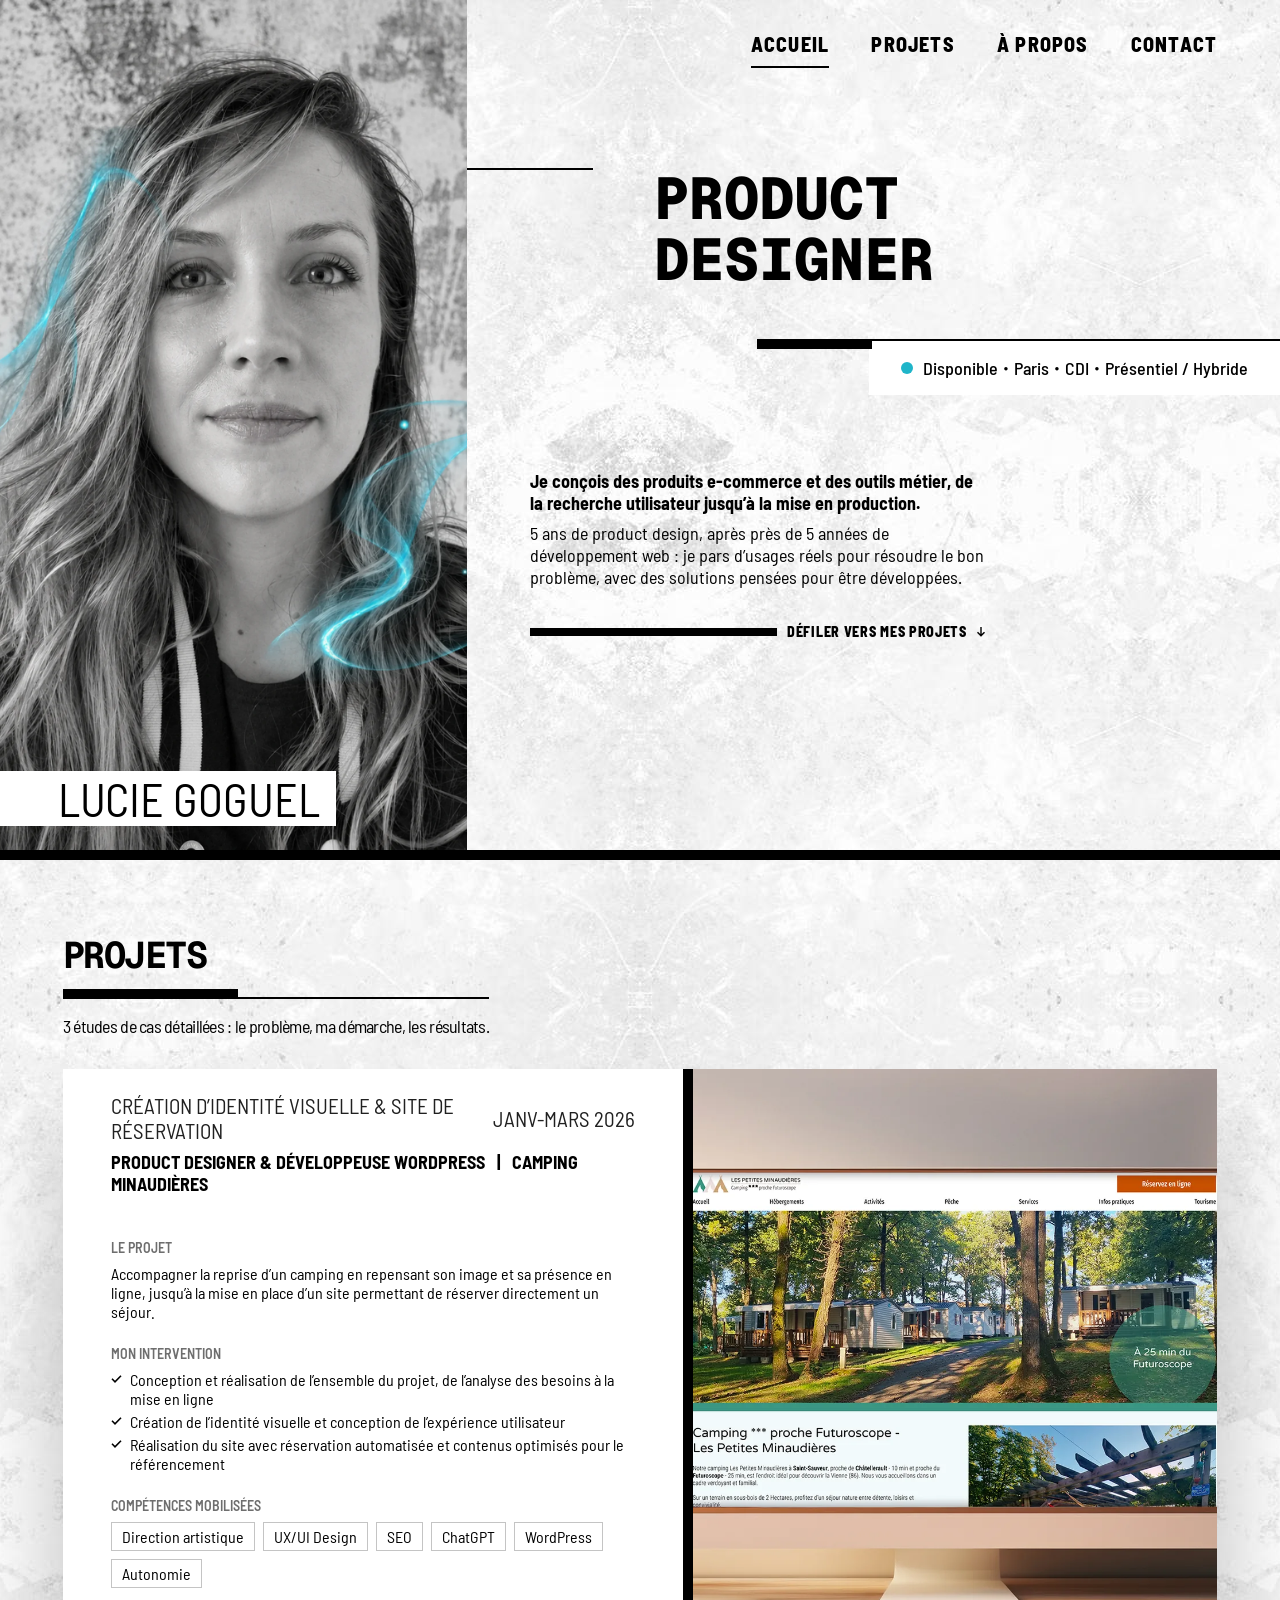
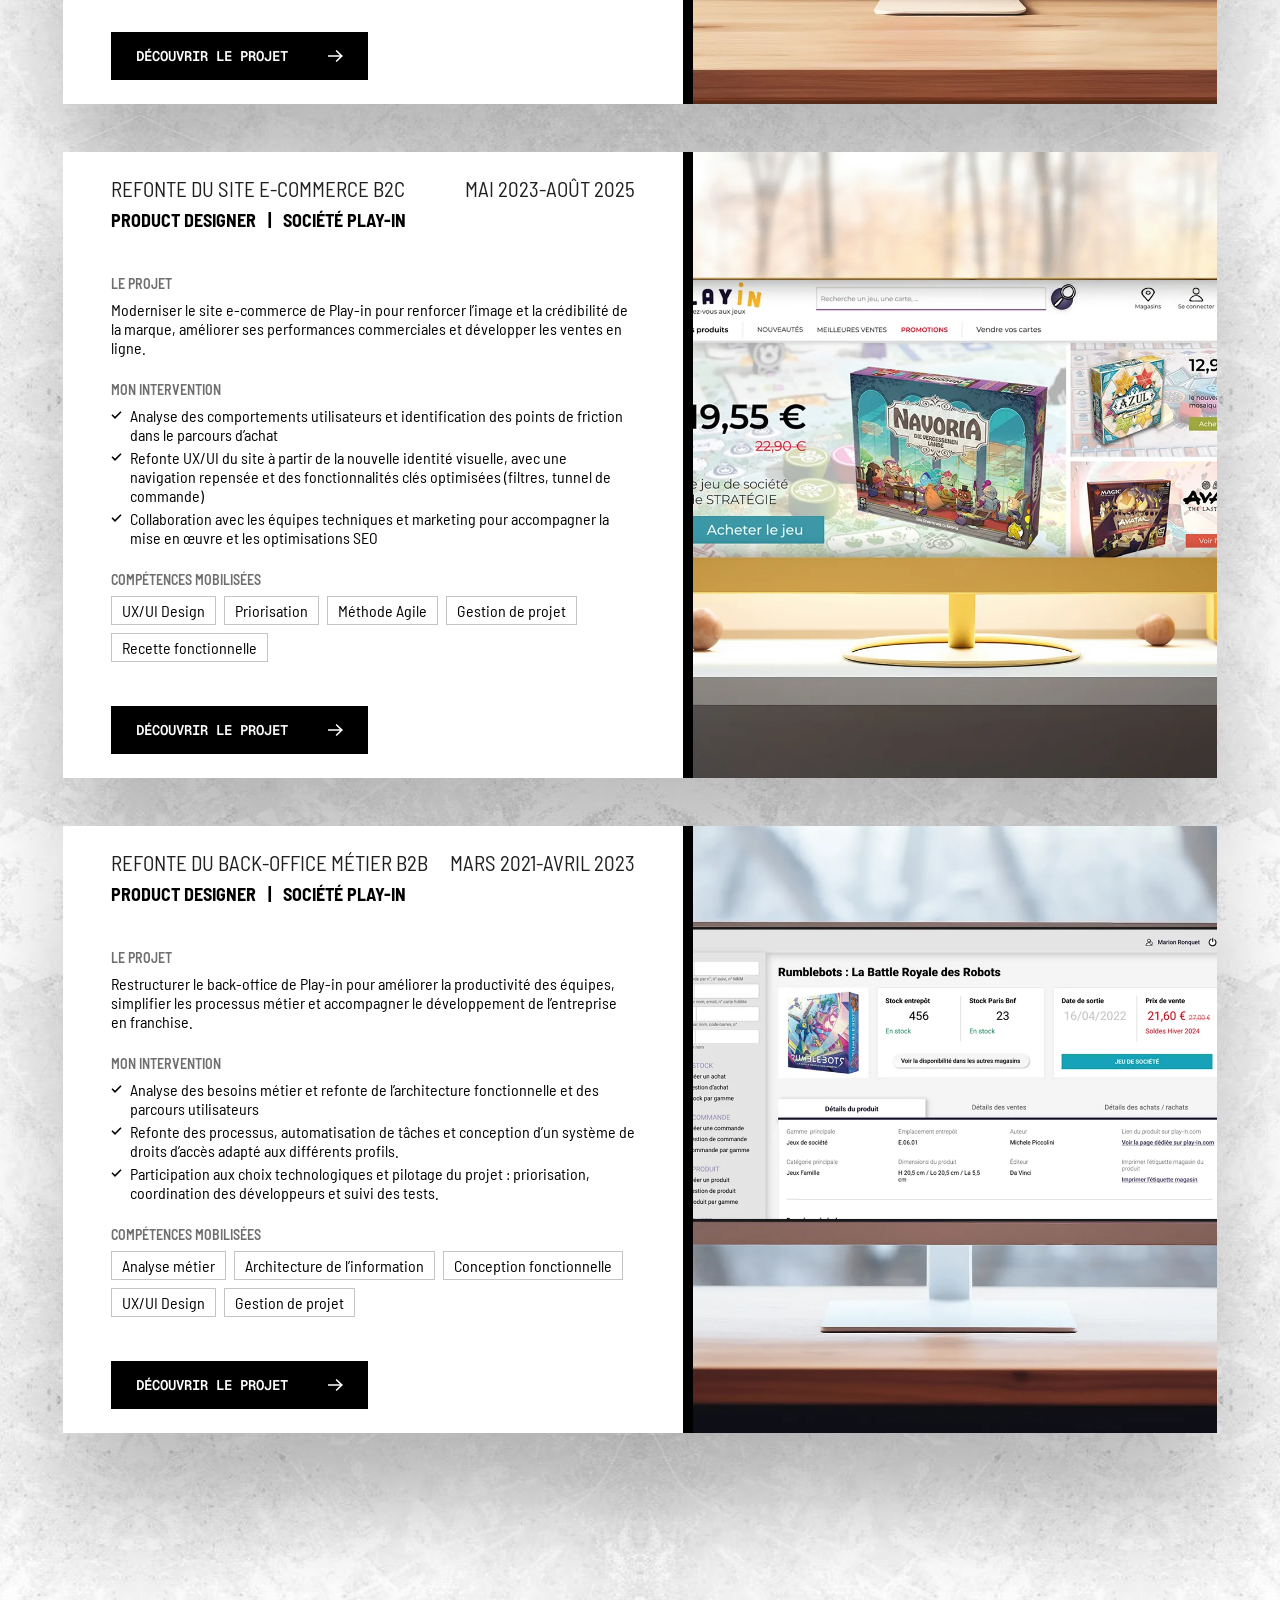
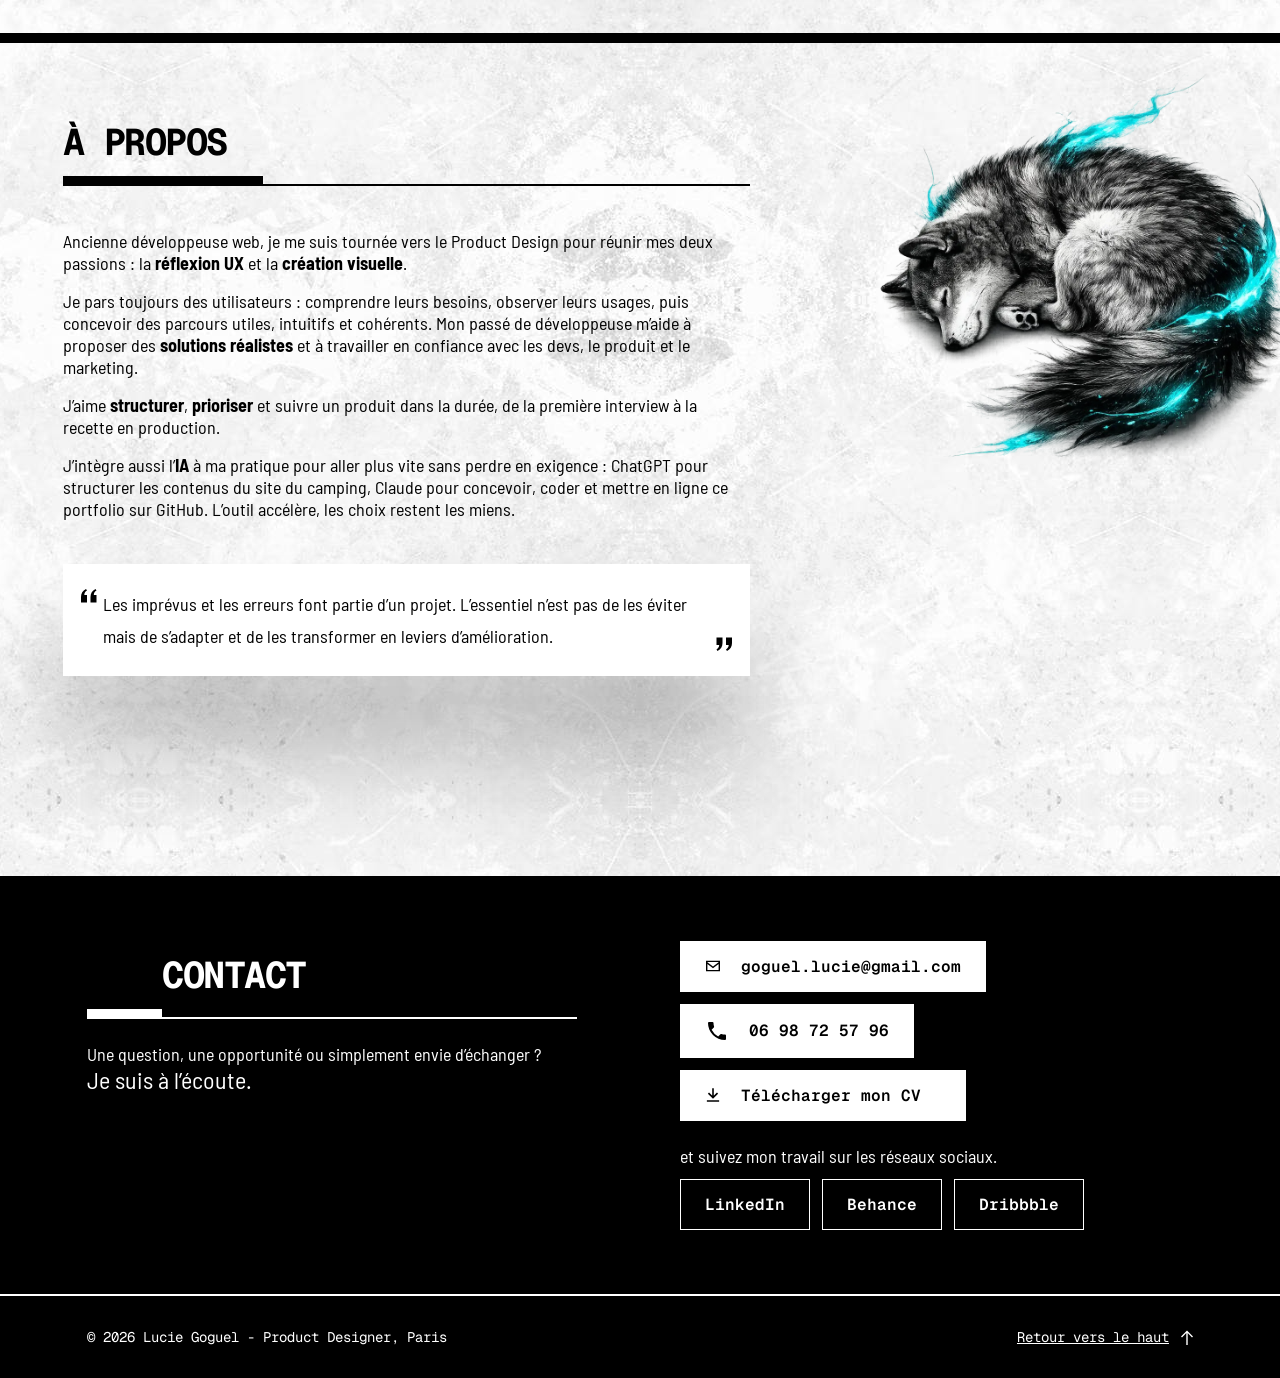
==== index.html @ 7067465a "Dates précises des projets Play-in Co-Authored-By: Claude Opus 5.5 <noreply@anthropic.com> Claude-Se" ====
<!doctype html>
<html lang="fr">
<head>
  <meta charset="utf-8">
  <meta name="viewport" content="width=device-width, initial-scale=1">
  <title>Lucie Goguel — Product Designer UX/UI à Paris</title>
  <meta name="description" content="Lucie Goguel, Product Designer à Paris : e-commerce et outils métier B2B, de la recherche utilisateur à la mise en production. Ancienne développeuse web.">
  <meta name="author" content="Lucie Goguel">
  <link rel="canonical" href="https://luciegoguel.github.io/portfolio/">

  <meta property="og:type" content="website">
  <meta property="og:locale" content="fr_FR">
  <meta property="og:url" content="https://luciegoguel.github.io/portfolio/">
  <meta property="og:title" content="Lucie Goguel — Product Designer">
  <meta property="og:description" content="E-commerce et outils métier B2B, de la recherche utilisateur à la mise en production.">
  <meta property="og:image" content="https://luciegoguel.github.io/portfolio/assets/img/og-image.jpg">
  <meta name="twitter:card" content="summary_large_image">

  <link rel="icon" href="assets/img/favicon.svg" type="image/svg+xml">
  <link rel="preconnect" href="https://fonts.googleapis.com">
  <link rel="preconnect" href="https://fonts.gstatic.com" crossorigin>
  <link rel="stylesheet" href="https://fonts.googleapis.com/css2?family=Barlow+Semi+Condensed:wght@400;500;600;700;800&family=Geist+Mono:wght@400;600;700;800&display=swap">
  <link rel="stylesheet" href="assets/css/style.css">
</head>
<body>
  <a class="skip-link" href="#projets">Aller aux projets</a>

  <!-- ===================== PARTIE I : PRÉSENTATION ===================== -->
  <header class="hero" id="accueil">
    <figure class="hero__photo">
      <img src="assets/img/lucie-goguel.webp" alt="Portrait de Lucie Goguel" width="1347" height="2048" fetchpriority="high">
      <p class="hero__name" aria-hidden="true">Lucie Goguel</p>
    </figure>

    <div class="hero__content">
      <nav class="nav" aria-label="Navigation principale">
        <ul>
          <li><a href="#accueil" aria-current="page">Accueil</a></li>
          <li><a href="#projets">Projets</a></li>
          <li><a href="#a-propos">À propos</a></li>
          <li><a href="#contact">Contact</a></li>
        </ul>
      </nav>

      <div class="hero__title">
        <h1><span class="sr-only">Lucie Goguel, </span>Product<br>Designer</h1>
      </div>

      <div class="hero__hiring">
        <div class="hero__hiring-rule" aria-hidden="true"></div>
        <p class="status-tag">
          <span class="dot" aria-hidden="true"></span>Disponible
          <span class="sep" aria-hidden="true">●</span>Paris
          <span class="sep" aria-hidden="true">●</span>CDI
          <span class="sep" aria-hidden="true">●</span>Présentiel / Hybride
        </p>
      </div>

      <div class="hero__intro">
        <div class="hero__text">
          <p class="hero__lead">Je conçois des produits e-commerce et des outils métier, de la recherche utilisateur jusqu’à la mise en production.</p>
          <p>5 ans de product design, après près de 5 années de développement web : je pars d’usages réels pour résoudre le bon problème, avec des solutions pensées pour être développées.</p>
        </div>
        <a class="scroll-cue" href="#projets">Défiler vers mes projets
          <svg aria-hidden="true" width="8" height="10" viewBox="0 0 8 10" fill="currentColor"><path d="M3.3 0h1.4v7.1L7 4.8 8 5.8 4 9.8 0 5.8l1-1 2.3 2.3z"/></svg>
        </a>
      </div>
    </div>
  </header>

  <main>
    <!-- ===================== PARTIE II : PROJETS ===================== -->
    <section class="projects" id="projets" aria-labelledby="projets-titre">
      <div class="projects__head">
        <div class="section-head">
          <h2 class="section-title" id="projets-titre">Projets</h2>
        </div>
        <p class="projects__intro">3 études de cas détaillées : le problème, ma démarche, les résultats.</p>
      </div>

      <ul class="projects__list">
        <!-- Projet 01 -->
        <li>
          <article class="card" aria-labelledby="p1-titre">
            <div class="card__body">
              <div class="card__titles">
                <div class="card__titlerow">
                  <h3 class="card__title" id="p1-titre">Création d’identité visuelle &amp; site de réservation</h3>
                  <p class="card__date">Janv-Mars 2026</p>
                </div>
                <p class="card__role"><span>Product Designer &amp; Développeuse WordPress</span><span class="sep" aria-hidden="true">   |   </span><span>Camping Minaudières</span></p>
              </div>

              <div class="card__list">
                <div class="card__group">
                  <p class="card__label">Le projet</p>
                  <p>Accompagner la reprise d’un camping en repensant son image et sa présence en ligne, jusqu’à la mise en place d’un site permettant de réserver directement un séjour.</p>
                </div>
                <div class="card__group">
                  <p class="card__label">Mon intervention</p>
                  <ul class="checklist">
                    <li><svg aria-hidden="true" viewBox="0 0 11 8" fill="none" stroke="currentColor" stroke-width="1.6"><path d="M1 3.8 4 6.8 10 .8"/></svg>Conception et réalisation de l’ensemble du projet, de l’analyse des besoins à la mise en ligne</li>
                    <li><svg aria-hidden="true" viewBox="0 0 11 8" fill="none" stroke="currentColor" stroke-width="1.6"><path d="M1 3.8 4 6.8 10 .8"/></svg>Création de l’identité visuelle et conception de l’expérience utilisateur</li>
                    <li><svg aria-hidden="true" viewBox="0 0 11 8" fill="none" stroke="currentColor" stroke-width="1.6"><path d="M1 3.8 4 6.8 10 .8"/></svg>Réalisation du site avec réservation automatisée et contenus optimisés pour le référencement</li>
                  </ul>
                </div>
                <div class="card__group">
                  <p class="card__label">Compétences mobilisées</p>
                  <ul class="tags">
                    <li>Direction artistique</li><li>UX/UI Design</li><li>SEO</li><li>ChatGPT</li><li>WordPress</li><li>Autonomie</li>
                  </ul>
                </div>
              </div>

              <a class="btn btn--dark" href="projets/camping-minaudieres/">
                Découvrir le projet<span class="sr-only"> : site de réservation du Camping Minaudières</span>
                <svg aria-hidden="true" width="15" height="12" viewBox="0 0 15 12" fill="currentColor"><path d="M8.6 0 7.6 1l4.3 4.3H0v1.4h11.9L7.6 11l1 1 6.4-6z"/></svg>
              </a>
            </div>
            <figure class="card__media">
              <img src="assets/img/camping-minaudieres.webp" alt="Page d’accueil du site du Camping Les Petites Minaudières affichée sur un écran d’ordinateur" width="1920" height="1107" loading="lazy">
            </figure>
          </article>
        </li>

        <!-- Projet 02 -->
        <li>
          <article class="card" aria-labelledby="p2-titre">
            <div class="card__body">
              <div class="card__titles">
                <div class="card__titlerow">
                  <h3 class="card__title" id="p2-titre">Refonte du site e-commerce B2C</h3>
                  <p class="card__date">Mai 2023-Août 2025</p>
                </div>
                <p class="card__role"><span>Product Designer</span><span class="sep" aria-hidden="true">   |   </span><span>Société Play-in</span></p>
              </div>

              <div class="card__list">
                <div class="card__group">
                  <p class="card__label">Le projet</p>
                  <p>Moderniser le site e-commerce de Play-in pour renforcer l’image et la crédibilité de la marque, améliorer ses performances commerciales et développer les ventes en ligne.</p>
                </div>
                <div class="card__group">
                  <p class="card__label">Mon intervention</p>
                  <ul class="checklist">
                    <li><svg aria-hidden="true" viewBox="0 0 11 8" fill="none" stroke="currentColor" stroke-width="1.6"><path d="M1 3.8 4 6.8 10 .8"/></svg>Analyse des comportements utilisateurs et identification des points de friction dans le parcours d’achat</li>
                    <li><svg aria-hidden="true" viewBox="0 0 11 8" fill="none" stroke="currentColor" stroke-width="1.6"><path d="M1 3.8 4 6.8 10 .8"/></svg>Refonte UX/UI du site à partir de la nouvelle identité visuelle, avec une navigation repensée et des fonctionnalités clés optimisées (filtres, tunnel de commande)</li>
                    <li><svg aria-hidden="true" viewBox="0 0 11 8" fill="none" stroke="currentColor" stroke-width="1.6"><path d="M1 3.8 4 6.8 10 .8"/></svg>Collaboration avec les équipes techniques et marketing pour accompagner la mise en œuvre et les optimisations SEO</li>
                  </ul>
                </div>
                <div class="card__group">
                  <p class="card__label">Compétences mobilisées</p>
                  <ul class="tags">
                    <li>UX/UI Design</li><li>Priorisation</li><li>Méthode Agile</li><li>Gestion de projet</li><li>Recette fonctionnelle</li>
                  </ul>
                </div>
              </div>

              <a class="btn btn--dark" href="projets/refonte-site-e-commerce-play-in/">
                Découvrir le projet<span class="sr-only"> : refonte du site e-commerce Play-in</span>
                <svg aria-hidden="true" width="15" height="12" viewBox="0 0 15 12" fill="currentColor"><path d="M8.6 0 7.6 1l4.3 4.3H0v1.4h11.9L7.6 11l1 1 6.4-6z"/></svg>
              </a>
            </div>
            <figure class="card__media">
              <img src="assets/img/play-in-ecommerce.webp" alt="Page d’accueil du site e-commerce Play-in affichée sur un écran d’ordinateur" width="1920" height="1107" loading="lazy">
            </figure>
          </article>
        </li>

        <!-- Projet 03 -->
        <li>
          <article class="card" aria-labelledby="p3-titre">
            <div class="card__body">
              <div class="card__titles">
                <div class="card__titlerow">
                  <h3 class="card__title" id="p3-titre">Refonte du back-office métier B2B</h3>
                  <p class="card__date">Mars 2021-Avril 2023</p>
                </div>
                <p class="card__role"><span>Product Designer</span><span class="sep" aria-hidden="true">   |   </span><span>Société Play-in</span></p>
              </div>

              <div class="card__list">
                <div class="card__group">
                  <p class="card__label">Le projet</p>
                  <p>Restructurer le back-office de Play-in pour améliorer la productivité des équipes, simplifier les processus métier et accompagner le développement de l’entreprise en franchise.</p>
                </div>
                <div class="card__group">
                  <p class="card__label">Mon intervention</p>
                  <ul class="checklist">
                    <li><svg aria-hidden="true" viewBox="0 0 11 8" fill="none" stroke="currentColor" stroke-width="1.6"><path d="M1 3.8 4 6.8 10 .8"/></svg>Analyse des besoins métier et refonte de l’architecture fonctionnelle et des parcours utilisateurs</li>
                    <li><svg aria-hidden="true" viewBox="0 0 11 8" fill="none" stroke="currentColor" stroke-width="1.6"><path d="M1 3.8 4 6.8 10 .8"/></svg>Refonte des processus, automatisation de tâches et conception d’un système de droits d’accès adapté aux différents profils.</li>
                    <li><svg aria-hidden="true" viewBox="0 0 11 8" fill="none" stroke="currentColor" stroke-width="1.6"><path d="M1 3.8 4 6.8 10 .8"/></svg>Participation aux choix technologiques et pilotage du projet : priorisation, coordination des développeurs et suivi des tests.</li>
                  </ul>
                </div>
                <div class="card__group">
                  <p class="card__label">Compétences mobilisées</p>
                  <ul class="tags">
                    <li>Analyse métier</li><li>Architecture de l’information</li><li>Conception fonctionnelle</li><li>UX/UI Design</li><li>Gestion de projet</li>
                  </ul>
                </div>
              </div>

              <a class="btn btn--dark" href="projets/refonte-back-office-play-in/">
                Découvrir le projet<span class="sr-only"> : refonte du back-office Play-in</span>
                <svg aria-hidden="true" width="15" height="12" viewBox="0 0 15 12" fill="currentColor"><path d="M8.6 0 7.6 1l4.3 4.3H0v1.4h11.9L7.6 11l1 1 6.4-6z"/></svg>
              </a>
            </div>
            <figure class="card__media">
              <img src="assets/img/play-in-back-office.webp" alt="Fiche produit du back-office Play-in affichée sur un écran d’ordinateur" width="1920" height="1107" loading="lazy">
            </figure>
          </article>
        </li>
      </ul>
    </section>

    <!-- ===================== PARTIE III : À PROPOS ===================== -->
    <section class="about" id="a-propos" aria-labelledby="apropos-titre">
      <div class="about__left">
        <div class="section-head">
          <h2 class="section-title" id="apropos-titre">À propos</h2>
        </div>
        <div class="about__body">
          <div class="about__texts">
            <p>Ancienne développeuse web, je me suis tournée vers le Product Design pour réunir mes deux passions : la <strong>réflexion UX</strong> et la <strong>création visuelle</strong>.</p>
            <p>Je pars toujours des utilisateurs : comprendre leurs besoins, observer leurs usages, puis concevoir des parcours utiles, intuitifs et cohérents. Mon passé de développeuse m’aide à proposer des <strong>solutions réalistes</strong> et à travailler en confiance avec les devs, le produit et le marketing.</p>
            <p>J’aime <strong>structurer</strong>, <strong>prioriser</strong> et suivre un produit dans la durée, de la première interview à la recette en production.</p>
            <p>J’intègre aussi l’<strong>IA</strong> à ma pratique pour aller plus vite sans perdre en exigence : ChatGPT pour structurer les contenus du site du camping, Claude pour concevoir, coder et mettre en ligne ce portfolio sur GitHub. L’outil accélère, les choix restent les miens.</p>
          </div>
          <blockquote class="quote">
            <svg class="q-open" aria-hidden="true" viewBox="0 0 20 20" fill="currentColor"><path d="M2 16.5V11c0-3.6 1.6-6.3 5-8l1 1.6C6.3 5.6 5.4 7 5.3 9H8v7.5zm9.5 0V11c0-3.6 1.6-6.3 5-8l1 1.6c-1.7 1-2.6 2.4-2.7 4.4h2.7v7.5z"/></svg>
            <p>Les imprévus et les erreurs font partie d’un projet. L’essentiel n’est pas de les éviter mais de s’adapter et de les transformer en leviers d’amélioration.</p>
            <svg class="q-close" aria-hidden="true" viewBox="0 0 20 20" fill="currentColor"><path d="M18 3.5V9c0 3.6-1.6 6.3-5 8l-1-1.6c1.7-1 2.6-2.4 2.7-4.4H12V3.5zm-9.5 0V9c0 3.6-1.6 6.3-5 8l-1-1.6C4.2 14.4 5.1 13 5.2 11H2.5V3.5z"/></svg>
          </blockquote>
        </div>
      </div>
      <figure class="about__wolf">
        <picture>
          <source media="(max-width: 1023px)" srcset="assets/img/loup-entier.webp" width="1226" height="1022">
          <img src="assets/img/loup.webp" alt="" width="856" height="936" loading="lazy">
        </picture>
      </figure>
    </section>

    <!-- ===================== PARTIE IV : CONTACT ===================== -->
    <section class="contact" id="contact" aria-labelledby="contact-titre">
      <div class="contact__left">
        <div class="section-head">
          <h2 class="section-title" id="contact-titre">Contact</h2>
        </div>
        <div>
          <p>Une question, une opportunité ou simplement envie d’échanger ?</p>
          <p class="contact__text-big">Je suis à l’écoute.</p>
        </div>
      </div>
      <div class="contact__right">
        <div class="contact__buttons">
          <a class="btn btn--light" href="mailto:goguel.lucie@gmail.com">
            <svg aria-hidden="true" width="16" height="16" viewBox="0 0 24 24" fill="currentColor"><path d="M1.5 4h21v16h-21zm2.1 2v.4l8.4 6.4 8.4-6.4V6zm16.8 3L12 15.4 3.6 9V18h16.8z"/></svg>
            goguel.lucie@gmail.com
          </a>
          <a class="btn btn--light" href="tel:+33698725796">
            <svg aria-hidden="true" width="24" height="24" viewBox="0 0 24 24" fill="currentColor"><path d="M6.6 10.8a15.2 15.2 0 0 0 6.6 6.6l2.2-2.2a1 1 0 0 1 1-.25c1.1.37 2.3.57 3.6.57a1 1 0 0 1 1 1V20a1 1 0 0 1-1 1A17 17 0 0 1 3 4a1 1 0 0 1 1-1h3.5a1 1 0 0 1 1 1c0 1.3.2 2.5.57 3.6a1 1 0 0 1-.25 1l-2.2 2.2z"/></svg>
            06 98 72 57 96
          </a>
          <a class="btn btn--light" href="cv/CV_Lucie_Goguel_-_Product_Designer.pdf" download>
            <svg aria-hidden="true" width="16" height="16" viewBox="0 0 24 24" fill="none" stroke="currentColor" stroke-width="2.4" stroke-linecap="square"><path d="M12 3v12M6 10l6 6 6-6M4 21h16"/></svg>
            Télécharger mon CV<span class="sr-only"> (PDF, 2 Mo)</span>
          </a>
        </div>
        <div class="contact__social-group">
          <p>et suivez mon travail sur les réseaux sociaux.</p>
          <ul class="contact__social">
            <li><a class="btn btn--outline" href="https://www.linkedin.com/in/lucie-goguel/" rel="noopener" target="_blank">LinkedIn<span class="sr-only"> (nouvel onglet)</span></a></li>
            <li><a class="btn btn--outline" href="https://www.behance.net/goguel-lucie" rel="noopener" target="_blank">Behance<span class="sr-only"> (nouvel onglet)</span></a></li>
            <li><a class="btn btn--outline" href="https://dribbble.com/Bulleet_" rel="noopener" target="_blank">Dribbble<span class="sr-only"> (nouvel onglet)</span></a></li>
          </ul>
        </div>
      </div>
    </section>
  </main>

  <!-- ===================== PARTIE V : FOOTER ===================== -->
  <footer class="footer">
    <p>© 2026 Lucie Goguel - Product Designer, Paris</p>
    <a href="#accueil">Retour vers le haut
      <svg aria-hidden="true" width="12" height="15" viewBox="0 0 12 15" fill="currentColor"><path d="M0 6.4 1 7.4l4.3-4.3V15h1.4V3.1L11 7.4l1-1L6 .4z"/></svg>
    </a>
  </footer>
  <script>
    // Arrivée avec une ancre (#projets, #contact…) : on se repositionne une fois
    // les polices et les images chargées, car elles décalent la page.
    (function () {
      if (!location.hash) return;
      function go() {
        var el = document.getElementById(decodeURIComponent(location.hash.slice(1)));
        if (el) el.scrollIntoView({ behavior: 'instant', block: 'start' });
      }
      if ('scrollRestoration' in history) history.scrollRestoration = 'manual';
      window.addEventListener('load', function () {
        (document.fonts && document.fonts.ready ? document.fonts.ready : Promise.resolve()).then(function () {
          requestAnimationFrame(go);
        });
      });
    })();
  </script>
</body>
</html>
---- assets/css/style.css ----
/* ==========================================================
   Lucie Goguel — Portfolio
   Valeurs reprises de la maquette Figma (frame « Portfolio », 1535 px)
   Polices : Geist Mono (titres, boutons) · Barlow Semi Condensed (texte)
   ========================================================== */

:root {
  --black: #000;
  --white: #fff;
  --ink: #000;
  --title-grey: #202020;
  --label-grey: #6e6e6e;   /* maquette : #8c8c8c, assombri pour un contraste AA */
  --tag-border: #c4c4c4;
  --cyan: #1fb5c9;
  --mono: "Geist Mono", ui-monospace, SFMono-Regular, Menlo, monospace;
  --sans: "Barlow Semi Condensed", "Arial Narrow", Arial, sans-serif;
  --side: clamp(20px, 6.8vw, 104px);   /* marges latérales 104 px */
  --pad: clamp(20px, 4.9vw, 75px);     /* marges intérieures 75 px */
  --shadow: drop-shadow(0 75px 50px rgba(0, 0, 0, 0.25));
}

*, *::before, *::after { box-sizing: border-box; }
html { scroll-behavior: smooth; }
@media (prefers-reduced-motion: reduce) {
  html { scroll-behavior: auto; }
  *, *::before, *::after { transition: none !important; animation: none !important; }
}

body {
  margin: 0;
  font-family: var(--sans);
  font-size: 18px;
  line-height: normal;
  color: var(--ink);
  background: #ececec url("../img/texture.jpg") repeat center top / 1000px auto;
  -webkit-font-smoothing: antialiased;
}
img { max-width: 100%; height: auto; display: block; }
a { color: inherit; }
p, h1, h2, h3, ul, figure, blockquote { margin: 0; }
ul { padding: 0; list-style: none; }

:focus-visible { outline: 3px solid var(--cyan); outline-offset: 3px; }
.sr-only {
  position: absolute; width: 1px; height: 1px; padding: 0; margin: -1px;
  overflow: hidden; clip: rect(0 0 0 0); white-space: nowrap; border: 0;
}
.skip-link {
  position: absolute; left: 16px; top: -100px; z-index: 100;
  background: var(--black); color: var(--white); padding: 12px 18px;
  font-family: var(--mono); font-weight: 600; text-decoration: none;
}
.skip-link:focus { top: 16px; }

/* ---------- Titre de section : texte + filet 8 px + bordure 2 px ---------- */
.section-head { display: flex; flex-direction: column; gap: 10px; border-bottom: 2px solid currentColor; }
.section-title {
  font-family: var(--mono); font-weight: 700; font-size: clamp(32px, 2.9vw, 44px);
  letter-spacing: -0.04em; line-height: normal; text-transform: uppercase;
}
.section-head::after { content: ""; display: block; height: 8px; width: var(--bar, 175px); background: currentColor; }

/* ---------- Boutons ---------- */
.btn {
  display: inline-flex; align-items: center; justify-content: center; gap: 20px;
  padding: 14px 24px; min-height: 44px;
  font-family: var(--mono); font-weight: 600; font-size: 14px; line-height: normal;
  text-decoration: none; text-transform: uppercase;
  border: 1px solid var(--black);
  transition: background-color .2s ease, color .2s ease;
}
.btn svg { flex: none; }
.btn--dark { background: var(--black); color: var(--white); }
.btn--dark:hover { background: var(--white); color: var(--black); }
.btn--light { background: var(--white); color: var(--black); border-color: var(--white); font-size: 16px; text-transform: none; }
.btn--light:hover { background: var(--black); color: var(--white); }
.btn--outline { background: var(--black); color: var(--white); border-color: var(--white); font-size: 16px; text-transform: none; }
.btn--outline:hover { background: var(--white); color: var(--black); }

/* ==========================================================
   PARTIE I : PRÉSENTATION
   ========================================================== */
.hero { display: flex; border-bottom: 10px solid var(--black); }

.hero__photo {
  position: relative; flex: none;
  width: clamp(300px, 36.5vw, 560px); min-height: 850px;
  display: flex; flex-direction: column; justify-content: flex-end; padding-bottom: 24px;
  overflow: hidden; background: #222;
}
.hero__photo img { position: absolute; inset: 0; width: 100%; height: 100%; object-fit: cover; }
.hero__name {
  position: relative; width: min(400px, 72%); padding-right: 16px;
  background: var(--white); text-align: right;
  font-family: var(--sans); font-weight: 400; font-size: clamp(36px, 3.6vw, 55px);
  text-transform: uppercase; white-space: nowrap;
}

.hero__content { flex: 1 1 0; min-width: 0; display: flex; flex-direction: column; }

/* Menu */
.nav { display: flex; justify-content: flex-end; padding: 32px var(--pad) 0 0; }
.nav ul { display: flex; flex-wrap: wrap; gap: clamp(20px, 3.3vw, 50px); }
.nav a {
  display: inline-flex; flex-direction: column; gap: 10px;
  font-family: var(--sans); font-weight: 800; font-size: 20px; letter-spacing: 1.2px;
  text-transform: uppercase; text-decoration: none;
}
.nav a::after { content: ""; height: 2px; background: transparent; transition: background-color .2s ease; }
.nav a:hover::after, .nav a[aria-current="page"]::after { background: var(--black); }

/* Product Designer */
.hero__title { display: flex; align-items: flex-start; gap: clamp(24px, 4.8vw, 74px); padding-top: 100px; }
.hero__title::before { content: ""; flex: none; width: clamp(60px, 9.8vw, 150px); height: 2px; background: var(--black); }
.hero h1 {
  font-family: var(--mono); font-weight: 800; font-size: clamp(44px, 4.6vw, 70px);
  line-height: 1.03; text-transform: uppercase; white-space: nowrap;
}

/* Disponibilité */
.hero__hiring { display: flex; flex-direction: column; align-items: flex-end; padding: 50px 0 75px; }
.hero__hiring-rule { width: min(523px, 100%); border-top: 2px solid var(--black); margin-bottom: -8px; position: relative; z-index: 1; }
.hero__hiring-rule::before { content: ""; display: block; width: 115px; height: 8px; background: var(--black); }
.status-tag {
  display: flex; align-items: center; flex-wrap: wrap;
  background: var(--white); padding: 16px 32px;
  min-width: min(408px, 100%);
  font-weight: 500; font-size: 18px;
}
.status-tag .dot { width: 12px; height: 12px; border-radius: 50%; background: var(--cyan); margin-right: 10px; flex: none; }
.status-tag .sep { display: inline-block; width: 16px; text-align: center; font-size: 8px; }

/* Présentation */
.hero__intro { display: flex; flex-direction: column; gap: 35px; padding: 0 0 35px var(--pad); width: calc(455px + var(--pad)); max-width: 100%; }
.hero__text { display: flex; flex-direction: column; gap: 8px; }
.hero__lead { font-weight: 700; }
.scroll-cue {
  display: flex; align-items: center; gap: 10px;
  font-family: var(--sans); font-weight: 800; font-size: 14px; letter-spacing: 0.7px;
  text-transform: uppercase; text-decoration: none; white-space: nowrap;
}
.scroll-cue::before { content: ""; flex: 1; height: 8px; background: var(--black); transition: flex-grow .3s ease; }
.scroll-cue:hover::before { flex-grow: 1.15; }

/* ==========================================================
   PARTIE II : PROJETS
   ========================================================== */
.projects { display: flex; flex-direction: column; gap: 32px; padding: 71px max(var(--pad), calc((100% - 1600px) / 2)) 200px; border-bottom: 10px solid var(--black); }
.projects__head { display: flex; flex-direction: column; gap: 16px; align-self: flex-start; }
.projects__intro { letter-spacing: -0.04em; }
.projects__list { display: flex; flex-direction: column; gap: 48px; }

.card { display: flex; align-items: stretch; background: var(--white); filter: var(--shadow); }
.card__body {
  flex: 1 1 0; min-width: 40%; align-self: stretch;
  display: flex; flex-direction: column; align-items: flex-start; gap: 44px;
  padding: 24px 48px; border-right: 10px solid var(--black);
}
.card__titles { display: flex; flex-direction: column; gap: 8px; width: 100%; }
.card__titlerow { display: flex; align-items: center; gap: 16px; color: var(--title-grey); font-size: 21px; text-transform: uppercase; }
.card__title { flex: 1 1 0; min-width: 0; font-weight: 400; font-size: 21px; }
.card__date { white-space: nowrap; }
.card__role { font-weight: 700; font-size: 18px; text-transform: uppercase; }
.card__role .sep { white-space: pre; }

.card__list { display: flex; flex-direction: column; gap: 24px; width: 100%; }
.card__group { display: flex; flex-direction: column; gap: 8px; font-size: 16px; }
.card__label { color: var(--label-grey); font-weight: 600; font-size: 14px; text-transform: uppercase; }
.checklist { display: flex; flex-direction: column; gap: 4px; }
.checklist li { display: flex; align-items: flex-start; gap: 8px; }
.checklist svg { flex: none; width: 11px; height: 8px; margin-top: 5px; }
.tags { display: flex; flex-wrap: wrap; gap: 8px; }
.tags li { background: var(--white); border: 1px solid var(--tag-border); padding: 4px 10px; }

.card__media { flex: 1 1 0; min-width: 40%; max-width: 60%; align-self: stretch; overflow: hidden; }
.card__media img { width: 100%; height: 100%; object-fit: cover; }

/* ==========================================================
   PARTIE III : À PROPOS
   ========================================================== */
.about { display: flex; justify-content: space-between; align-items: flex-start; overflow: hidden; padding-left: max(var(--pad), calc((100% - 1600px) / 2)); }
.about__left { flex: none; width: min(750px, 100%); display: flex; flex-direction: column; gap: 44px; padding: 75px var(--pad) 200px 0; }
.about .section-head { --bar: 200px; }
.about__body { display: flex; flex-direction: column; gap: 44px; }
.about__texts { display: flex; flex-direction: column; gap: 16px; }
.about__texts strong { font-weight: 700; }
.quote {
  position: relative; background: var(--white); filter: var(--shadow);
  padding: 24px 40px; line-height: 32px;
}
.quote svg { position: absolute; width: 20px; height: 20px; }
.quote .q-open { left: 16px; top: 22px; }
.quote .q-close { right: 16px; bottom: 22px; }
.about__wolf { flex: none; width: min(652px, 42vw); }
.about__wolf img { width: 100%; }
.about__wolf picture { display: block; }

/* ==========================================================
   PARTIE IV : CONTACT + PARTIE V : FOOTER
   ========================================================== */
.contact { display: flex; justify-content: space-between; background: var(--black); color: var(--white); }
.contact__left { flex: none; width: min(750px, 50%); display: flex; flex-direction: column; gap: 24px; padding: 75px var(--pad) 200px var(--side); }
.contact .section-head { --bar: 75px; }
.contact .section-title { padding-left: 75px; }
.contact__text-big { font-size: 24px; }
.contact__right { flex: none; width: min(600px, 50%); display: flex; flex-direction: column; justify-content: center; gap: 24px; padding: 40px var(--side) 40px 0; }
.contact__buttons { display: flex; flex-direction: column; align-items: flex-start; gap: 12px; }
.contact__social-group { display: flex; flex-direction: column; gap: 12px; }
.contact__social { display: flex; flex-wrap: wrap; gap: 12px; }

.footer { display: flex; align-items: center; gap: 24px; background: var(--black); color: var(--white); border-top: 2px solid var(--white); padding: 32px var(--side); }
.footer p { flex: 1 1 0; font-family: var(--mono); font-size: 14px; }
.footer a { display: inline-flex; align-items: center; gap: 12px; font-family: var(--mono); font-size: 14px; }

/* ==========================================================
   PAGES « BIENTÔT DISPONIBLE »
   ========================================================== */
.topbar { border-bottom: 2px solid var(--black); background: rgba(255,255,255,0.6); }
.topbar .inner { display: flex; justify-content: space-between; align-items: center; gap: 20px; flex-wrap: wrap; padding: 24px var(--side); }
.topbar__home { font-family: var(--sans); font-weight: 400; font-size: 32px; text-transform: uppercase; text-decoration: none; }
.topbar .nav { padding: 0; }
.soon { position: relative; padding: 75px var(--side) 200px; }
.soon__eyebrow { font-family: var(--mono); font-weight: 600; font-size: 14px; letter-spacing: 0.05em; text-transform: uppercase; }
.soon .section-head { margin-top: 14px; max-width: 900px; }
.soon__grid { display: grid; grid-template-columns: minmax(0, 1fr) minmax(0, 1fr); gap: 48px; margin-top: 48px; align-items: center; }
.soon__panel { background: var(--white); padding: 24px 48px 32px; filter: var(--shadow); display: flex; flex-direction: column; gap: 16px; align-items: flex-start; }
.soon__status { display: inline-flex; align-items: center; gap: 10px; font-weight: 700; font-size: 22px; }
.soon__status .dot { width: 12px; height: 12px; border-radius: 50%; background: var(--cyan); }
.soon__panel .btn { margin-top: 12px; }
.soon__media { border-left: 10px solid var(--black); filter: var(--shadow); }
.soon__plume { position: absolute; right: var(--side); top: 30px; width: min(420px, 34vw); pointer-events: none; }

/* ==========================================================
   RESPONSIVE
   ========================================================== */
@media (max-width: 1023px) {
  .hero { flex-direction: column-reverse; }
  .hero__photo { width: 100%; min-height: 0; aspect-ratio: 4 / 5; max-height: 90vh; }
  .nav { justify-content: center; padding: 24px 20px 0; }
  .nav ul { justify-content: center; }
  .hero__title { padding-top: 48px; }
  .hero__title::before { width: 40px; }
  .hero__hiring { padding: 36px 0 40px; }
  .status-tag { padding: 14px 20px; }
  .hero__intro { padding-right: var(--pad); width: 100%; }
  .card { flex-direction: column-reverse; }
  .card__body { flex: none; border-right: 0; border-top: 10px solid var(--black); width: 100%; }
  .card__media { flex: none; width: 100%; min-width: 0; max-width: none; aspect-ratio: 1920 / 1107; }
  .about { flex-direction: column; padding-left: 0; }
  .about__left { width: 100%; padding-bottom: 40px; padding-right: var(--pad); padding-left: var(--pad); }
  .about__wolf { width: min(560px, calc(100% - 2 * var(--pad))); align-self: center; margin: 0 auto 80px; }
}

@media (max-width: 750px) {


  .contact { flex-direction: column; }
  .contact__left, .contact__right { width: 100%; padding: 60px var(--side) 0; }
  .contact__right { padding-bottom: 80px; }
  .contact .section-title { padding-left: 0; }

  .footer { flex-direction: column; align-items: flex-start; }
  .soon__grid { grid-template-columns: 1fr; }
  .soon__plume { position: static; display: block; width: 70%; margin: 0 0 24px auto; }
}

@media (max-width: 750px) {
  .card__body { padding: 24px 22px; gap: 32px; }
  .card__titlerow { flex-direction: column; align-items: flex-start; gap: 4px; }
  .card__role .sep { display: none; }
  .card__role span { display: block; }
  .hero__name { font-size: 34px; }
  .quote { padding: 40px 24px 44px; }
}


/* ==========================================================
   ÉTUDE DE CAS — mise en page orientée recruteur
   ========================================================== */
.st { --st-max: 1240px; --st-gap: clamp(72px, 8vw, 128px); font-size: 19px; line-height: 1.5; }
.st-wrap { max-width: var(--st-max); margin: 0 auto; padding: 0 clamp(20px, 5vw, 64px); }
.st-section { padding: var(--st-gap) 0; }
.st-section--white { background: var(--white); }
.st-section--black { background: var(--black); color: var(--white); }
.st-rule-top { border-top: 10px solid var(--black); }
.st p + p { margin-top: 14px; }
.st strong { font-weight: 700; }

/* Titre de section numéroté */
.st-h2 { display: flex; flex-direction: column; gap: 10px; border-bottom: 2px solid currentColor; margin-bottom: 40px; }
.st-h2 small { font-family: var(--mono); font-weight: 600; font-size: 14px; letter-spacing: 0.08em; text-transform: uppercase; }
.st-h2 h2 { font-family: var(--mono); font-weight: 700; font-size: clamp(28px, 2.9vw, 44px); line-height: 1.1; letter-spacing: -0.03em; }
.st-h2::after { content: ""; width: 120px; height: 8px; background: currentColor; }
.st-lead { font-size: clamp(20px, 1.5vw, 23px); font-weight: 500; max-width: 820px; }
.st-h3 { font-family: var(--mono); font-weight: 700; font-size: 18px; text-transform: uppercase; margin-bottom: 16px; }

/* ---------- Hero ---------- */
.st-hero { padding: clamp(32px, 4vw, 56px) 0 clamp(48px, 5vw, 72px); }
.st-hero__grid { display: grid; grid-template-columns: minmax(0, 1fr) minmax(0, 1.15fr); gap: clamp(32px, 4vw, 64px); align-items: center; }
.st-eyebrow { display: inline-flex; align-items: center; gap: 10px; background: var(--white); padding: 8px 14px; font-family: var(--mono); font-weight: 600; font-size: 13px; letter-spacing: 0.06em; text-transform: uppercase; }
.st-eyebrow .dot { width: 10px; height: 10px; border-radius: 50%; background: var(--cyan); }
.st-hero h1 { margin-top: 22px; font-family: var(--mono); font-weight: 800; font-size: clamp(32px, 3vw, 46px); line-height: 1.08; letter-spacing: -0.02em; }
.st-hero__intro { margin-top: 22px; font-size: 20px; max-width: 540px; }
.st-hero__media { margin: 0; filter: var(--shadow); background: var(--white); border-left: 10px solid var(--black); }
.st-hero__media img { width: 100%; }
.st-facts { display: grid; grid-template-columns: repeat(4, minmax(0, 1fr)); gap: 0; margin: clamp(32px, 4vw, 56px) 0 0; background: var(--white); filter: drop-shadow(0 20px 30px rgba(0,0,0,0.12)); }
.st-facts div { padding: 18px 22px; }
.st-facts div + div { border-left: 1px solid #e3e3e3; }
.st-facts dt { font-family: var(--mono); font-weight: 600; font-size: 12px; letter-spacing: 0.08em; text-transform: uppercase; color: #555; }
.st-facts dd { margin: 6px 0 0; font-weight: 600; font-size: 18px; line-height: 1.35; }
.st-cue { display: flex; align-items: center; gap: 14px; margin: 32px 0 0; font-family: var(--mono); font-weight: 700; font-size: 14px; letter-spacing: 0.06em; text-transform: uppercase; text-decoration: none; color: var(--black); }
.st-cue::before { content: ""; width: 120px; height: 8px; background: var(--black); }
.st-cue svg { animation: st-bob 1.6s ease-in-out infinite; }
@keyframes st-bob { 0%, 100% { transform: translateY(0); } 50% { transform: translateY(5px); } }

/* ---------- Résultats ---------- */
.st-results { display: grid; grid-template-columns: minmax(0, 1fr) minmax(0, 1.3fr); gap: clamp(32px, 5vw, 80px); align-items: center; }
.st-big { display: flex; flex-direction: column; gap: 6px; }
.st-big__num { font-family: var(--mono); font-weight: 800; font-size: clamp(72px, 9vw, 136px); line-height: 0.95; color: var(--cyan); letter-spacing: -0.04em; }
.st-big__label { font-size: 24px; font-weight: 600; }
.st-big__compare { margin-top: 18px; display: inline-flex; align-items: center; gap: 12px; align-self: flex-start; border: 1px solid #555; padding: 10px 16px; font-size: 17px; color: #e6e6e6; }
.st-big__compare b { font-family: var(--mono); color: var(--white); }
.st-bars { display: flex; flex-direction: column; gap: 16px; margin: 0; }
.st-bars div { display: grid; grid-template-columns: 170px minmax(0, 1fr) 88px; align-items: center; gap: 16px; }
.st-bars dt { font-size: 18px; }
.st-bars dt small { display: block; font-size: 14px; color: #bdbdbd; }
.st-bars .bar { height: 14px; background: #2b2b2b; position: relative; }
.st-bars .bar i { position: absolute; inset: 0 auto 0 0; background: var(--white); }
.st-bars dd { margin: 0; font-family: var(--mono); font-weight: 700; font-size: 18px; text-align: right; }
.st-note { margin-top: 28px; font-size: 15px; color: #bdbdbd; }

/* ---------- Défi ---------- */
.st-cols3 { display: grid; grid-template-columns: repeat(3, minmax(0, 1fr)); gap: 24px; margin-top: 40px; }
.st-card { background: var(--white); padding: 28px; filter: drop-shadow(0 20px 30px rgba(0,0,0,0.12)); border-top: 6px solid var(--black); }
.st-card h3 { font-family: var(--mono); font-weight: 700; font-size: 17px; text-transform: uppercase; margin-bottom: 12px; }
.st-card p { font-size: 18px; }
.st-card .num { display: block; font-family: var(--mono); font-weight: 800; font-size: 14px; color: #6e6e6e; margin-bottom: 10px; }

/* ---------- Recherche ---------- */
.st-split { display: grid; grid-template-columns: minmax(0, 1fr) minmax(0, 1fr); gap: clamp(32px, 5vw, 72px); align-items: start; }
.st-steps { display: flex; flex-direction: column; gap: 22px; margin: 0; padding: 0; list-style: none; counter-reset: st; }
.st-steps li { counter-increment: st; display: grid; grid-template-columns: 52px minmax(0, 1fr); gap: 16px; }
.st-steps li::before { content: counter(st, decimal-leading-zero); display: flex; align-items: center; justify-content: center; width: 52px; height: 52px; background: var(--black); color: var(--white); font-family: var(--mono); font-weight: 700; }
.st-steps h3 { font-family: var(--mono); font-weight: 700; font-size: 17px; text-transform: uppercase; }
.st-steps p { margin-top: 4px; font-size: 18px; }
.st-persona { display: grid; grid-template-columns: 200px minmax(0, 1fr); gap: 28px; background: var(--white); padding: 28px; filter: var(--shadow); }
.st-persona img { width: 100%; border: 2px solid #c4c4c4; }
.st-persona__name { font-weight: 700; font-size: 28px; text-transform: uppercase; line-height: 1.1; }
.st-persona__sub { font-size: 17px; color: #444; margin-top: 4px !important; }
.st-persona dl { margin: 18px 0 0; display: flex; flex-direction: column; gap: 10px; font-size: 16px; }
.st-persona dl div { display: grid; grid-template-columns: 82px minmax(0, 1fr); gap: 10px; }
.st-persona dt { font-family: var(--mono); font-weight: 700; font-size: 12px; letter-spacing: 0.06em; text-transform: uppercase; padding-top: 3px; }
.st-persona dd { margin: 0; }
.st-persona blockquote { grid-column: 1 / -1; margin: 0; padding: 16px 20px; background: #f3f3f3; font-size: 16px; font-style: italic; }

/* ---------- Benchmark ---------- */
.st-figure { margin: 0; background: var(--white); filter: drop-shadow(0 20px 30px rgba(0,0,0,0.14)); position: relative; }
.st-figure figcaption { padding: 14px 20px 18px; font-size: 15px; color: #333; }
.st-figure figcaption strong { display: block; font-size: 17px; color: var(--black); }
.st-badge { position: absolute; left: 0; top: 0; z-index: 1; background: var(--black); color: var(--white); padding: 8px 14px; font-family: var(--mono); font-weight: 700; font-size: 12px; letter-spacing: 0.08em; text-transform: uppercase; }
.st-badge--warn { background: #fff; color: var(--black); border: 2px solid var(--black); }
.st-learn { display: flex; flex-direction: column; gap: 22px; }
.st-learn table { width: 100%; border-collapse: collapse; background: var(--white); filter: drop-shadow(0 20px 30px rgba(0,0,0,0.12)); font-size: 17px; }
.st-learn caption { text-align: left; font-family: var(--mono); font-weight: 700; font-size: 15px; letter-spacing: 0.04em; text-transform: uppercase; padding-bottom: 12px; }
.st-learn th, .st-learn td { padding: 14px 18px; text-align: left; vertical-align: top; border-bottom: 1px solid #e6e6e6; }
.st-learn thead th { font-family: var(--mono); font-size: 12px; letter-spacing: 0.06em; text-transform: uppercase; background: var(--black); color: var(--white); }
.st-learn td:first-child { width: 46%; color: #333; }
.st-learn td:last-child { font-weight: 600; }
.st-tag { display: inline-block; font-family: var(--mono); font-size: 11px; font-weight: 700; letter-spacing: 0.05em; padding: 2px 8px; margin-right: 6px; text-transform: uppercase; }
.st-tag--plus { background: #e8f3f1; color: #1d5c50; }
.st-tag--minus { background: #fbe9e4; color: #8a2f13; }
.st-arbo { margin-top: 56px; display: grid; grid-template-columns: minmax(0, 1fr) minmax(0, 1.3fr); gap: clamp(32px, 5vw, 72px); align-items: center; }

/* ---------- Contenus ---------- */
.st-photos { display: grid; grid-template-columns: repeat(4, minmax(0, 1fr)); gap: 20px; margin-top: 32px; }
.st-kpis { display: grid; grid-template-columns: repeat(3, minmax(0, 1fr)); gap: 24px; margin-top: 40px; }
.st-kpi { background: var(--white); padding: 24px; filter: drop-shadow(0 20px 30px rgba(0,0,0,0.12)); }
.st-kpi b { display: block; font-family: var(--mono); font-weight: 800; font-size: 34px; line-height: 1.1; }
.st-kpi span { display: block; margin-top: 8px; font-size: 17px; }
.st-kpi small { display: block; margin-top: 8px; font-size: 14px; color: #555; }
.st-chips { display: flex; flex-wrap: wrap; gap: 8px; margin-top: 14px; }
.st-chips li { border: 1px solid var(--tag-border); background: var(--white); padding: 4px 12px; font-size: 16px; }

/* ---------- Wireframes / écrans ---------- */
.st-gallery { display: grid; grid-template-columns: repeat(3, minmax(0, 1fr)); gap: 28px; margin-top: 32px; }
.st-shot { margin: 0; display: flex; flex-direction: column; gap: 12px; }
.st-shot figcaption { font-size: 16px; }
.st-shot figcaption strong { display: block; font-family: var(--mono); font-size: 14px; letter-spacing: 0.04em; text-transform: uppercase; }
.st-ph { display: flex; align-items: center; justify-content: center; text-align: center; padding: 20px; border: 2px dashed #8a8a8a; background: rgba(255,255,255,0.75); font-family: var(--mono); font-size: 13px; color: #3d3d3d; }
.st-screens { display: grid; grid-template-columns: minmax(0, 3fr) minmax(0, 1fr); gap: 28px; margin-top: 32px; align-items: start; }

/* ---------- Kit UI ---------- */
.st-kit { display: grid; grid-template-columns: repeat(2, minmax(0, 1fr)); gap: 24px; margin-top: 32px; }
.st-kit .st-card { border-top-width: 0; }
.st-swatches { display: flex; flex-wrap: wrap; gap: 10px; }
.st-swatches li { display: flex; flex-direction: column; gap: 6px; width: 92px; font-size: 13px; font-family: var(--mono); }
.st-swatches i { height: 56px; }
.st-kit .cs-type { font-family: "Varela Round", sans-serif; }
.st-btn-demo { display: inline-block; padding: 10px 26px; color: #fff; font-weight: 700; margin-right: 8px; margin-top: 6px; }

/* ---------- Supports ---------- */
.st-supports { display: grid; grid-template-columns: repeat(4, minmax(0, 1fr)); gap: 20px; margin-top: 32px; }
.st-supports2 { display: grid; grid-template-columns: minmax(0, 1fr) minmax(0, 1fr); gap: 28px; margin-top: 28px; align-items: start; }

/* ---------- Livraison / apprentissages ---------- */
.st-list { margin: 0; padding: 0; list-style: none; display: flex; flex-direction: column; gap: 10px; }
.st-list li { display: flex; gap: 10px; font-size: 17px; }
.st-list li::before { content: ""; flex: none; width: 9px; height: 5px; margin-top: 9px; border-left: 2px solid currentColor; border-bottom: 2px solid currentColor; transform: rotate(-45deg); }
.st-todo { }

@media (prefers-reduced-motion: reduce) { .st-cue svg { animation: none; } }

/* Long screenshots shown in a scrollable frame */
.st-scroll { max-height: 640px; overflow-y: auto; border: 1px solid #ddd; background: #fff; box-shadow: 0 20px 40px rgba(0,0,0,.12); scrollbar-width: thin; }
.st-scroll img { display: block; width: 100%; height: auto; }
.st-scroll:focus-visible { outline: 3px solid var(--cyan); outline-offset: 3px; }
.st-wide { margin: 32px 0 0; background: #fff; padding: 20px; box-shadow: 0 20px 40px rgba(0,0,0,.08); }
.st-wide img { display: block; width: 100%; height: auto; }
.st-wide figcaption { margin-top: 14px; font-size: 16px; }
.st-wide figcaption strong { display: block; font-family: var(--mono); font-size: 14px; letter-spacing: .04em; text-transform: uppercase; }
.st-flow { display: grid; grid-template-columns: repeat(2, minmax(0,1fr)); gap: 28px; margin-top: 32px; }
.st-flow .st-card h3 { margin-bottom: 18px; }
.st-flow ol { margin: 0 0 18px; padding: 0; list-style: none; display: flex; flex-wrap: wrap; gap: 6px; }
.st-flow ol li { font-size: 14px; background: #f1f1f1; padding: 4px 10px; border-radius: 99px; }
.st-flow ol li + li::before { content: "→ "; color: #888; }
.st-flow dl { margin: 0; display: grid; gap: 14px; }
.st-flow dt { font-family: var(--mono); font-size: 13px; text-transform: uppercase; letter-spacing: .05em; }
.st-flow dd { margin: 4px 0 0; font-size: 16px; }
@media (max-width: 1023px) { .st-flow { grid-template-columns: 1fr; } .st-scroll { max-height: 520px; } }

@media (max-width: 1023px) {
  .st-hero__grid, .st-results, .st-split, .st-arbo { grid-template-columns: 1fr; }
  .st-facts { grid-template-columns: repeat(2, minmax(0, 1fr)); }
  .st-facts div:nth-child(3) { border-left: 0; }
  .st-facts div:nth-child(n+3) { border-top: 1px solid #e3e3e3; }
  .st-cols3, .st-kpis, .st-gallery { grid-template-columns: 1fr; }
  .st-photos, .st-supports { grid-template-columns: repeat(2, minmax(0, 1fr)); }
  .st-kit, .st-supports2 { grid-template-columns: 1fr; }
}
@media (max-width: 750px) {
  .st { font-size: 18px; }
  .st-bars div { grid-template-columns: 110px minmax(0, 1fr) 72px; gap: 10px; }
  .st-persona { grid-template-columns: 1fr; }
  .st-persona img { width: 160px; }
  .st-screens { grid-template-columns: 1fr; }
}
.cs-next { display: flex; justify-content: space-between; align-items: center; gap: 24px; flex-wrap: wrap; background: var(--black); color: var(--white); padding: 56px var(--side); border-top: 10px solid var(--black); }

/* KPIs on a black section */
.st-section--black .st-kpis { grid-template-columns: repeat(3, minmax(0, 1fr)); }
.st-section--black .st-kpi { background: transparent; filter: none; border-top: 2px solid var(--cyan); padding: 20px 0 0; }
.st-section--black .st-kpi b { color: var(--cyan); font-size: clamp(40px, 4vw, 56px); }
.st-section--black .st-kpi small { color: #bbb; }
@media (max-width: 750px) { .st-section--black .st-kpis { grid-template-columns: 1fr 1fr; } }
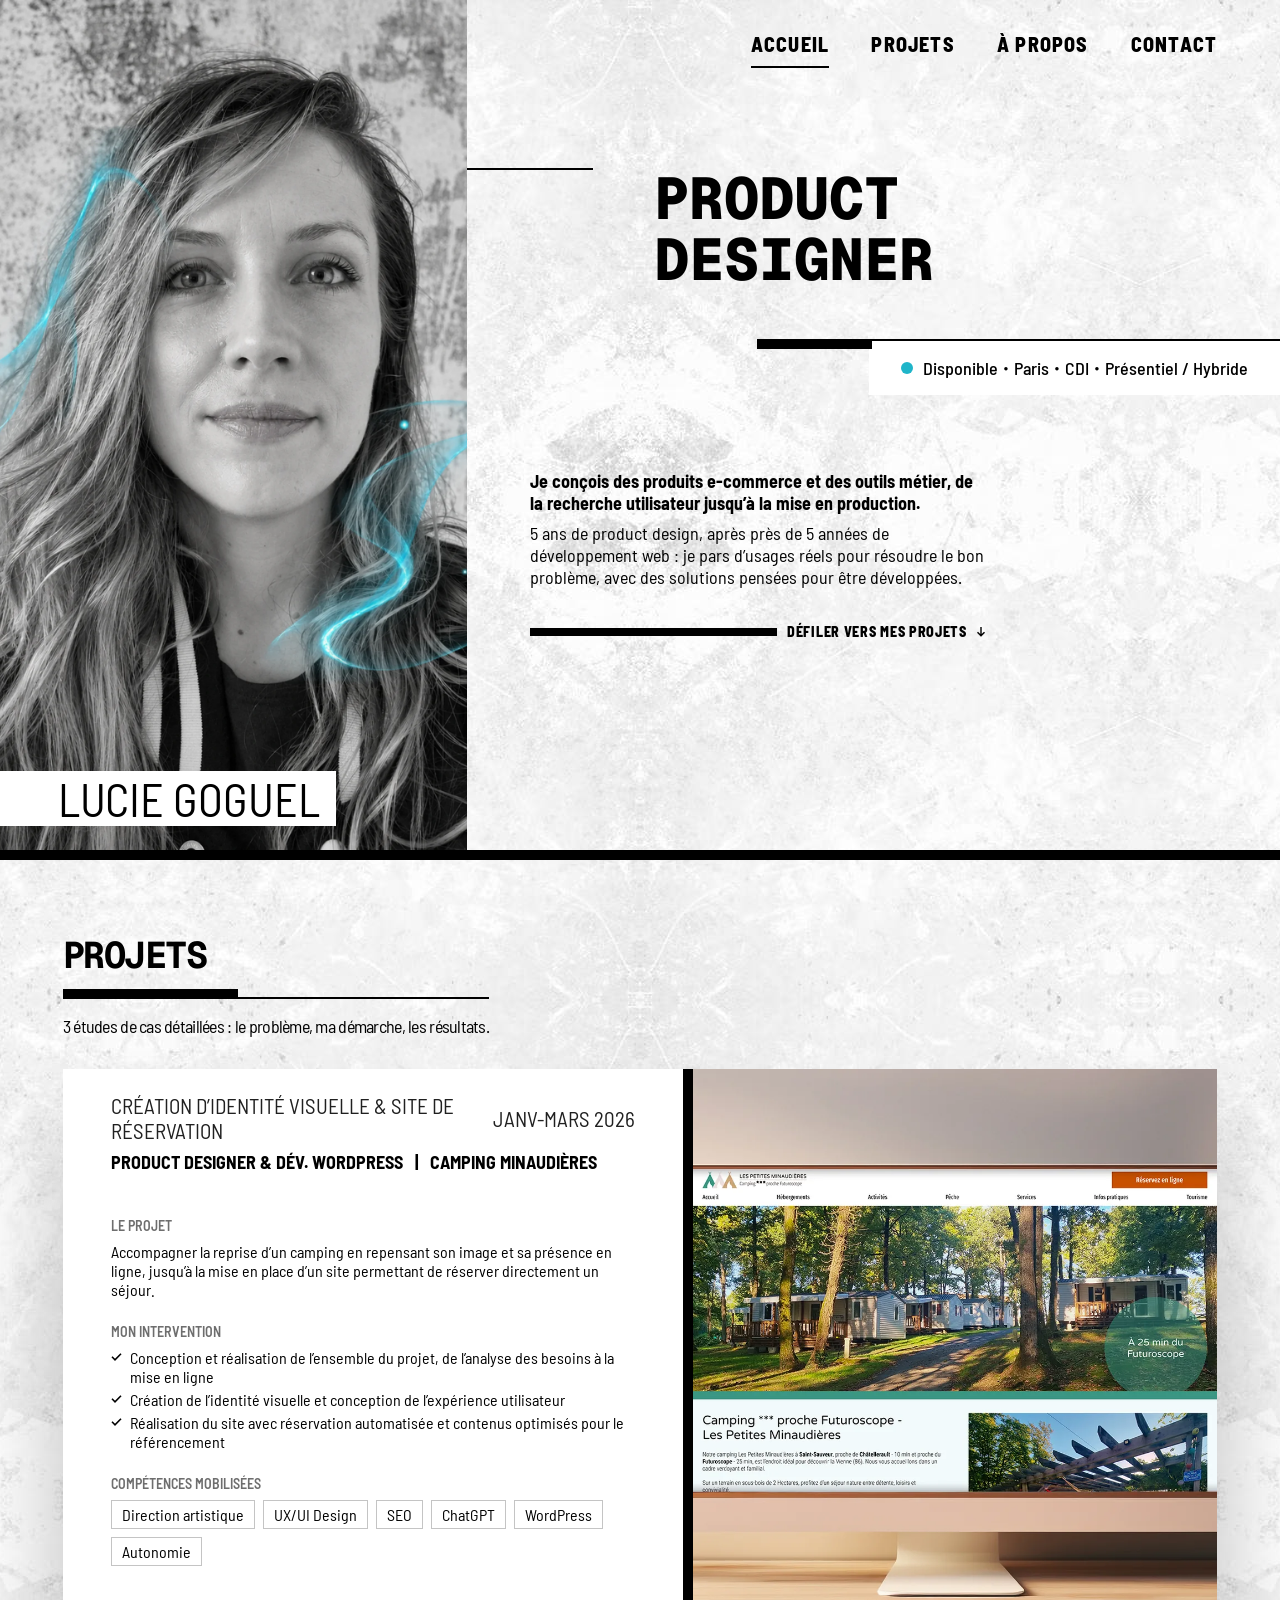
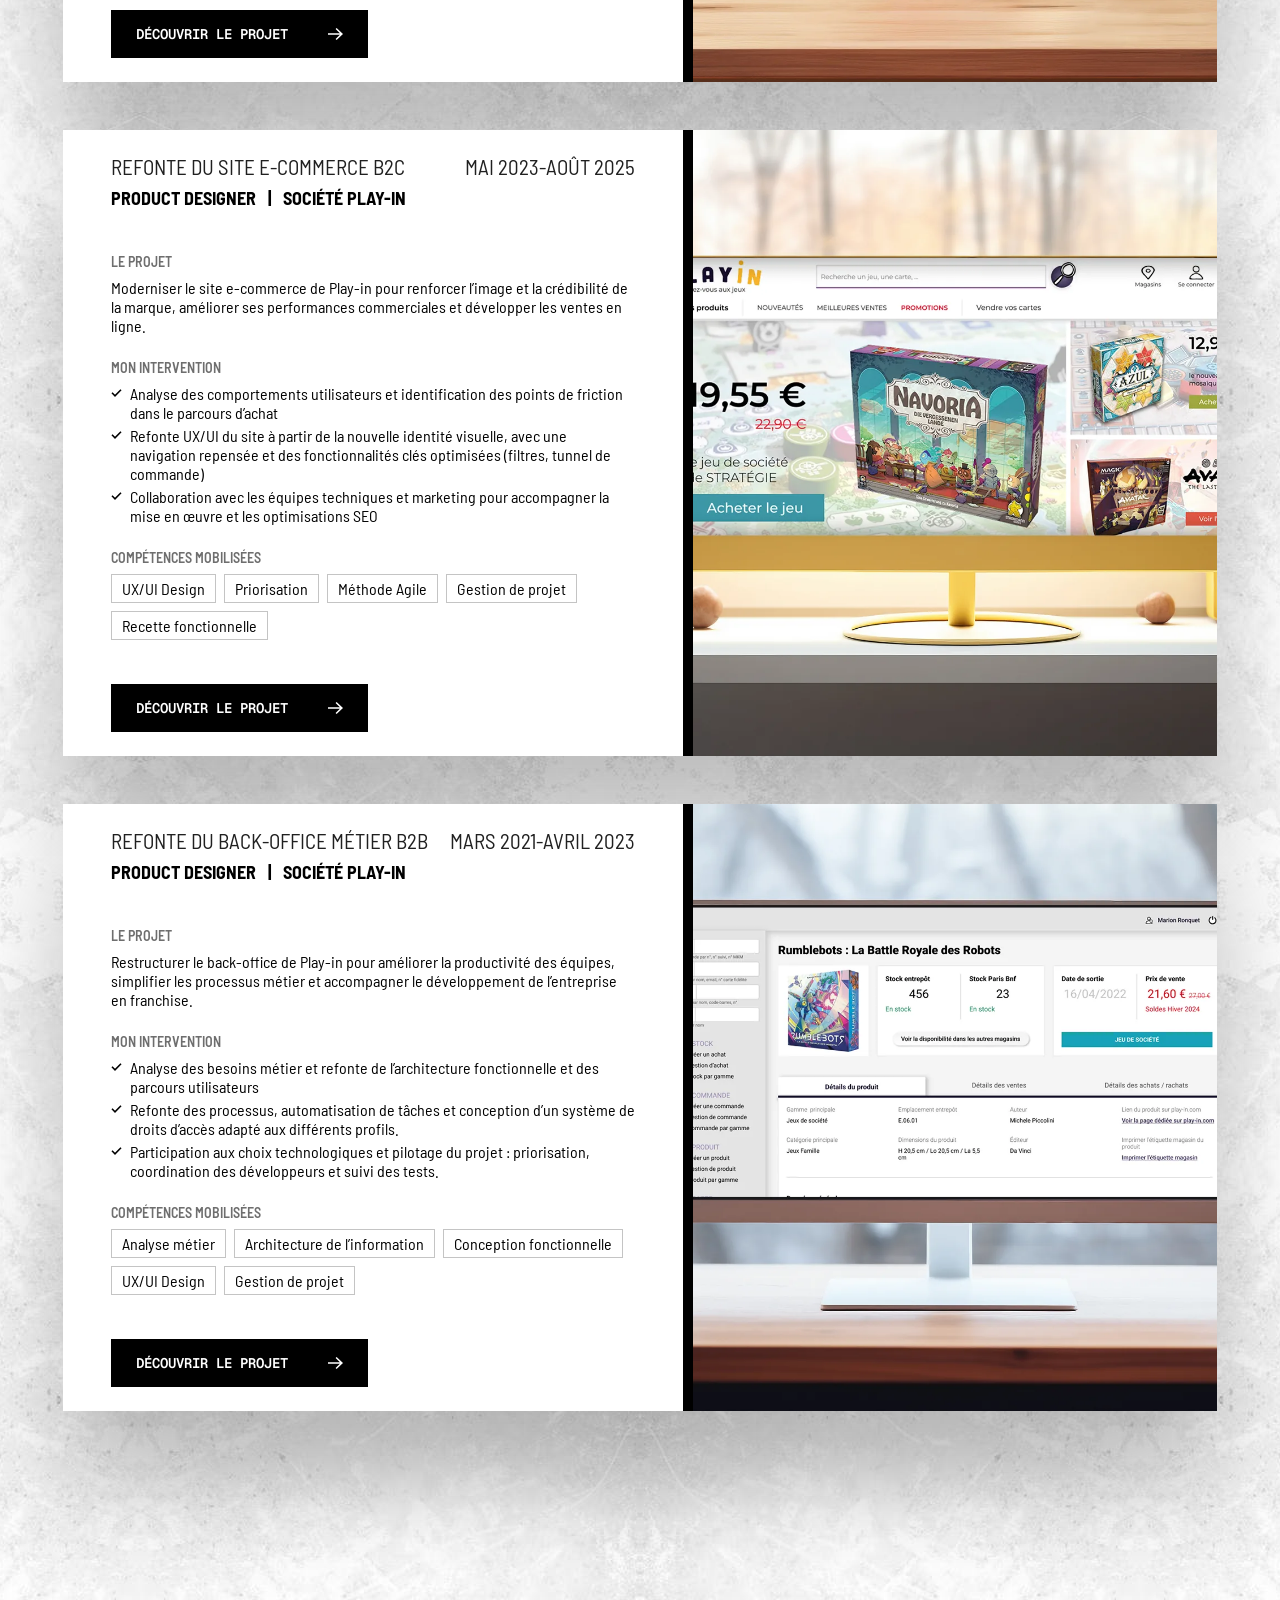
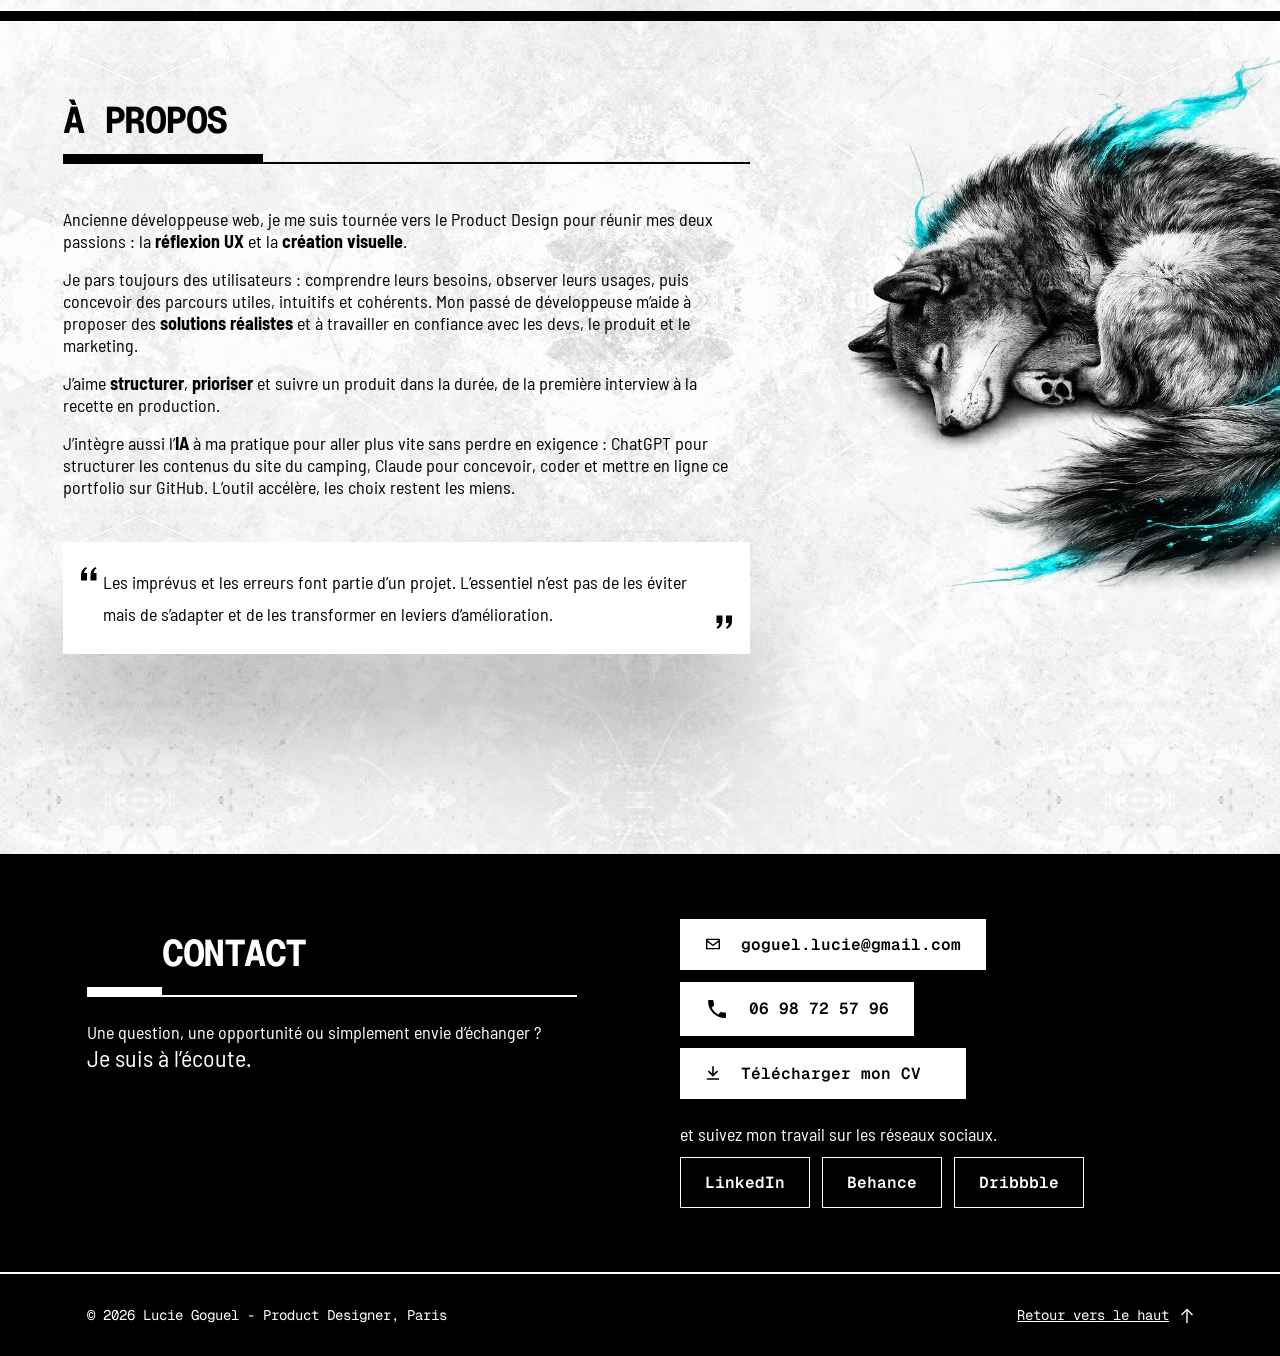
==== commit 5c663ff6: "Projets : Dév. WordPress Co-Authored-By: Claude Opus 5.5 <noreply@anthropic.com> Claude-Session: htt" ====
--- a/index.html
+++ b/index.html
@@ -88,7 +88,7 @@
                   <h3 class="card__title" id="p1-titre">Création d’identité visuelle &amp; site de réservation</h3>
                   <p class="card__date">Janv-Mars 2026</p>
                 </div>
-                <p class="card__role"><span>Product Designer &amp; Développeuse WordPress</span><span class="sep" aria-hidden="true">   |   </span><span>Camping Minaudières</span></p>
+                <p class="card__role"><span>Product Designer &amp; Dév. WordPress</span><span class="sep" aria-hidden="true">   |   </span><span>Camping Minaudières</span></p>
               </div>
 
               <div class="card__list">
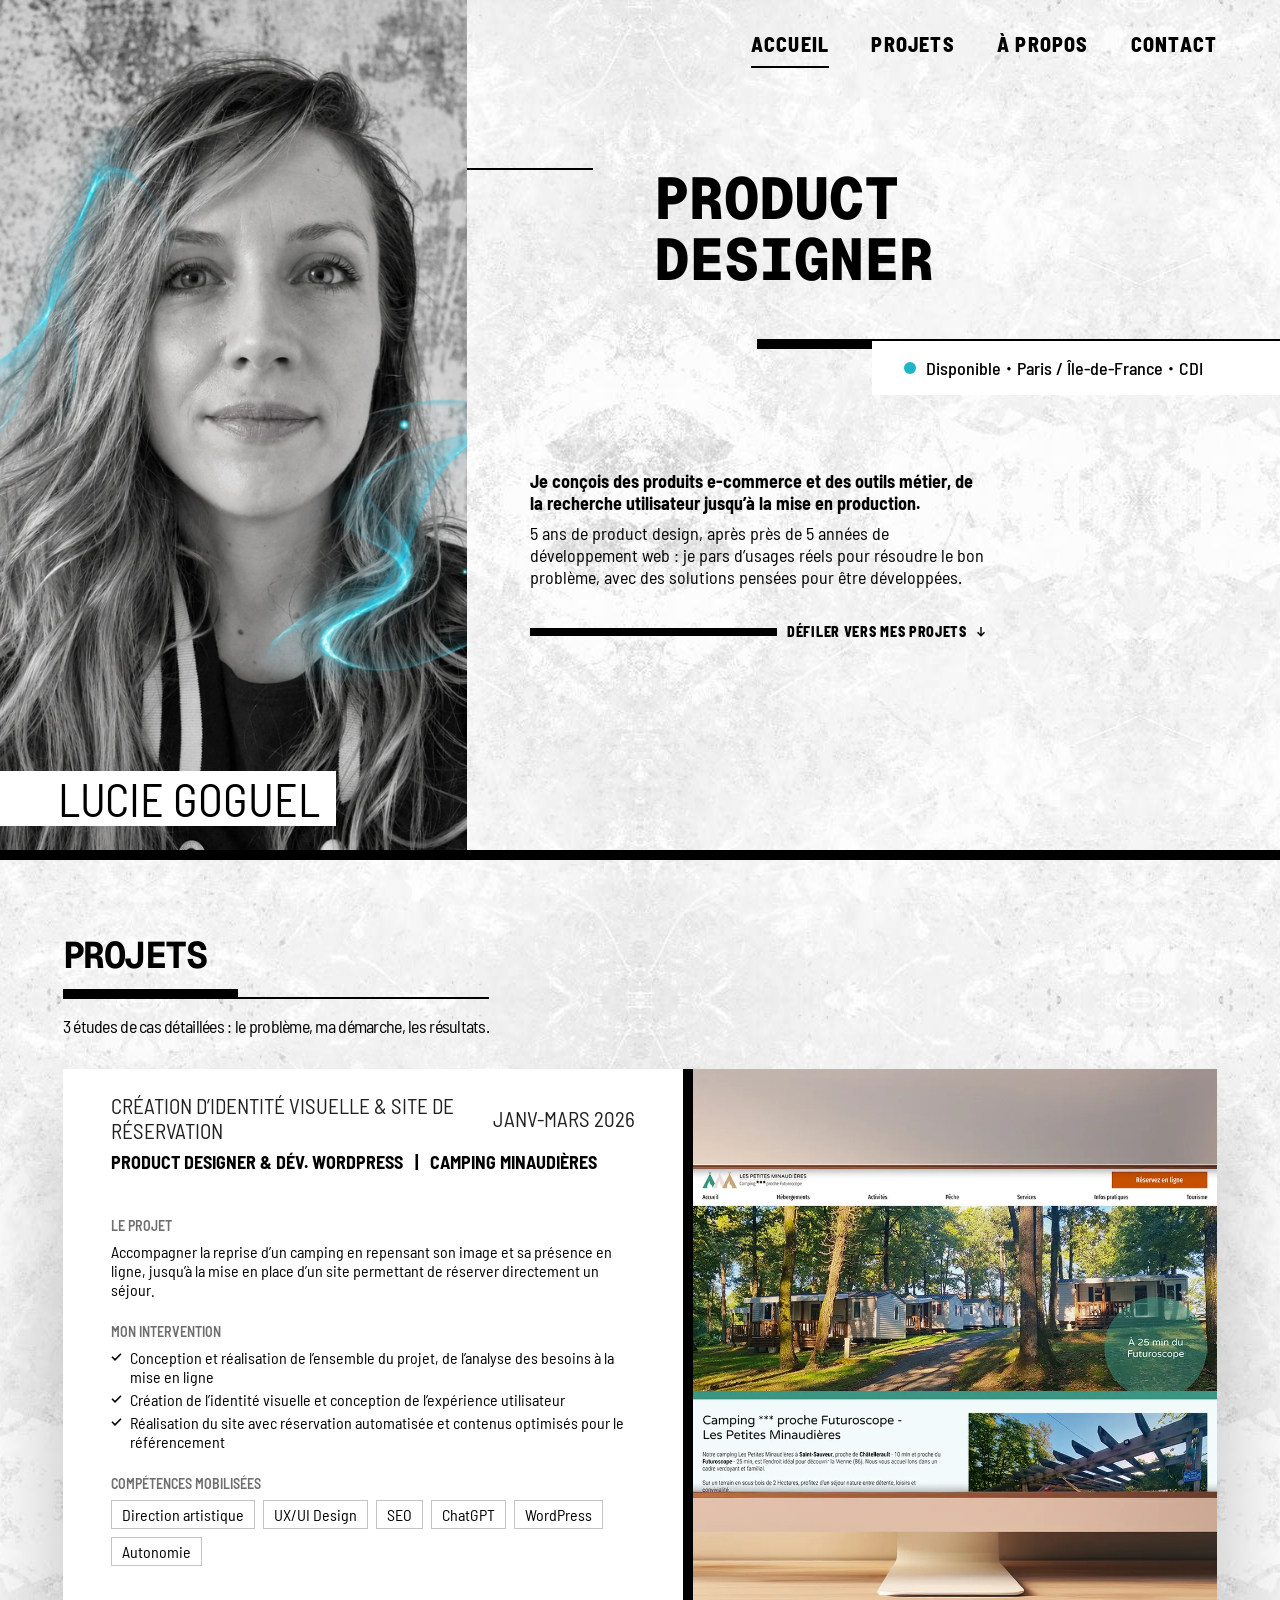
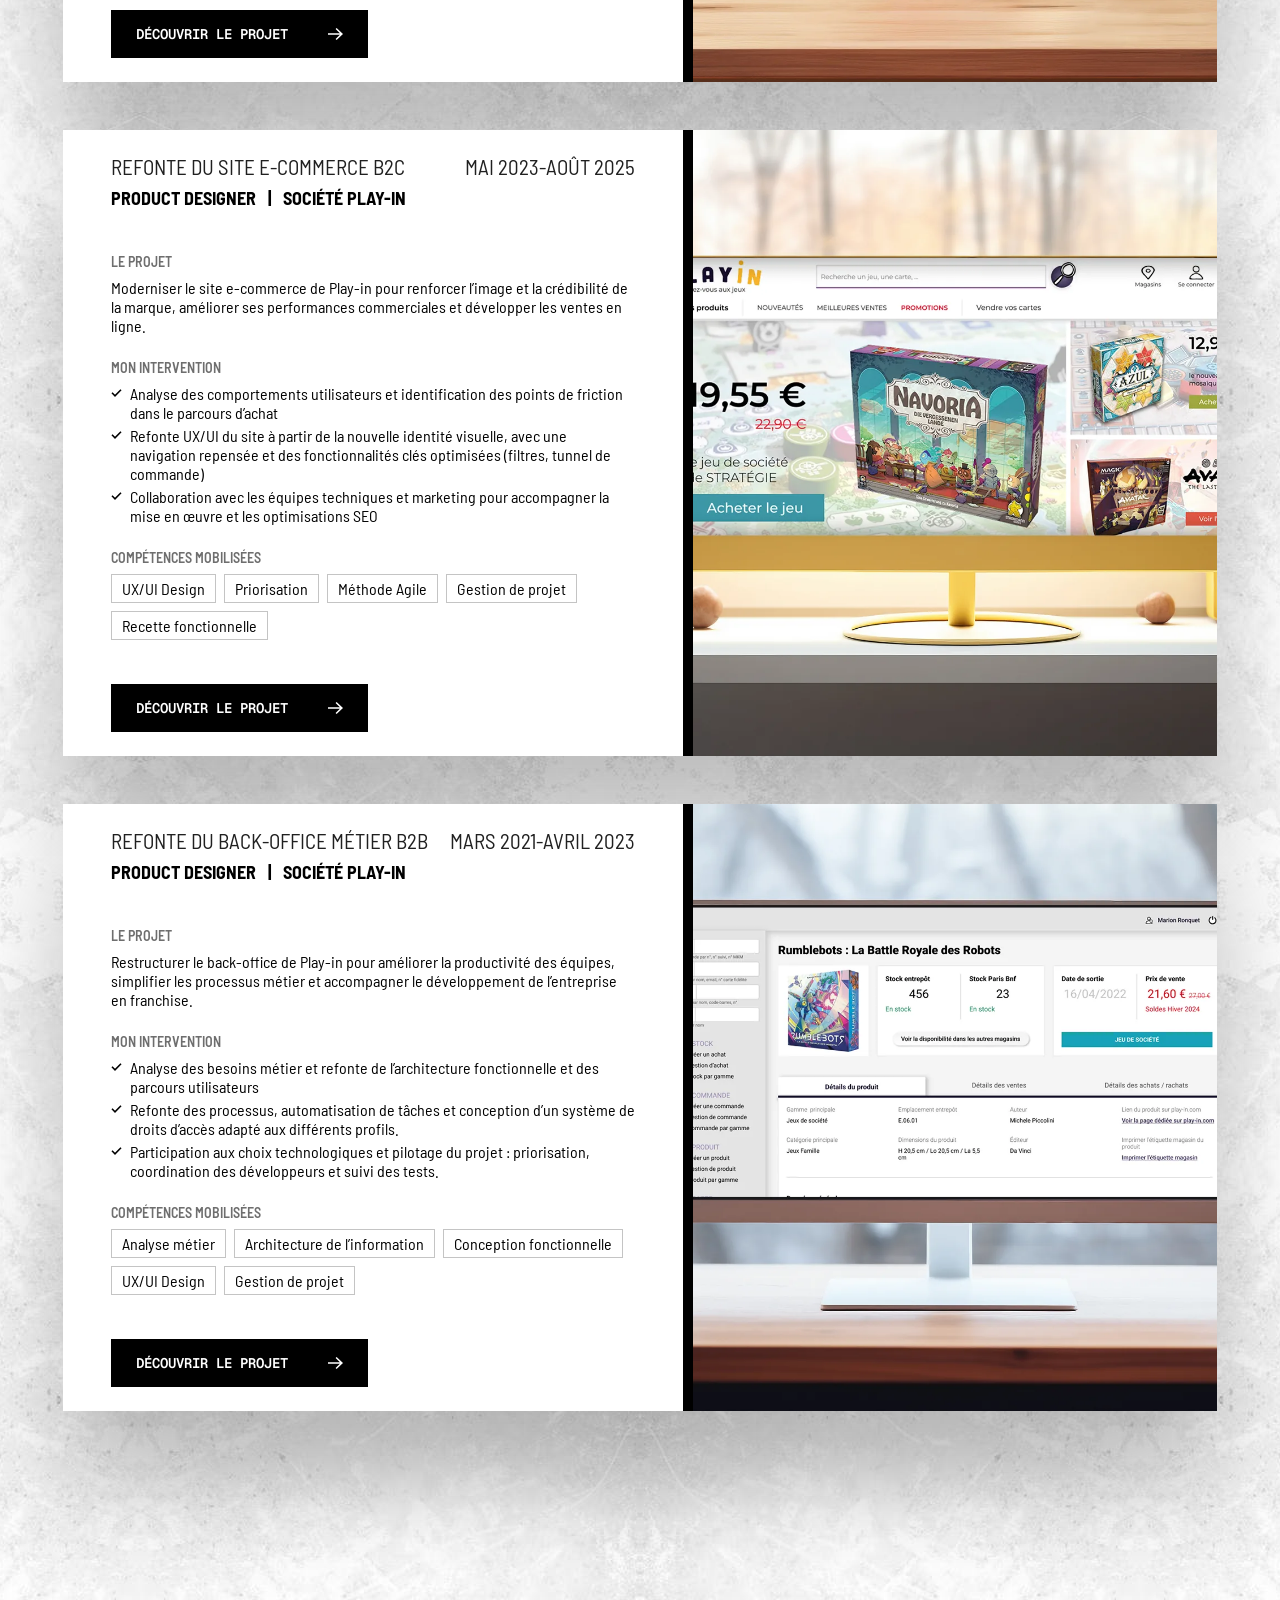
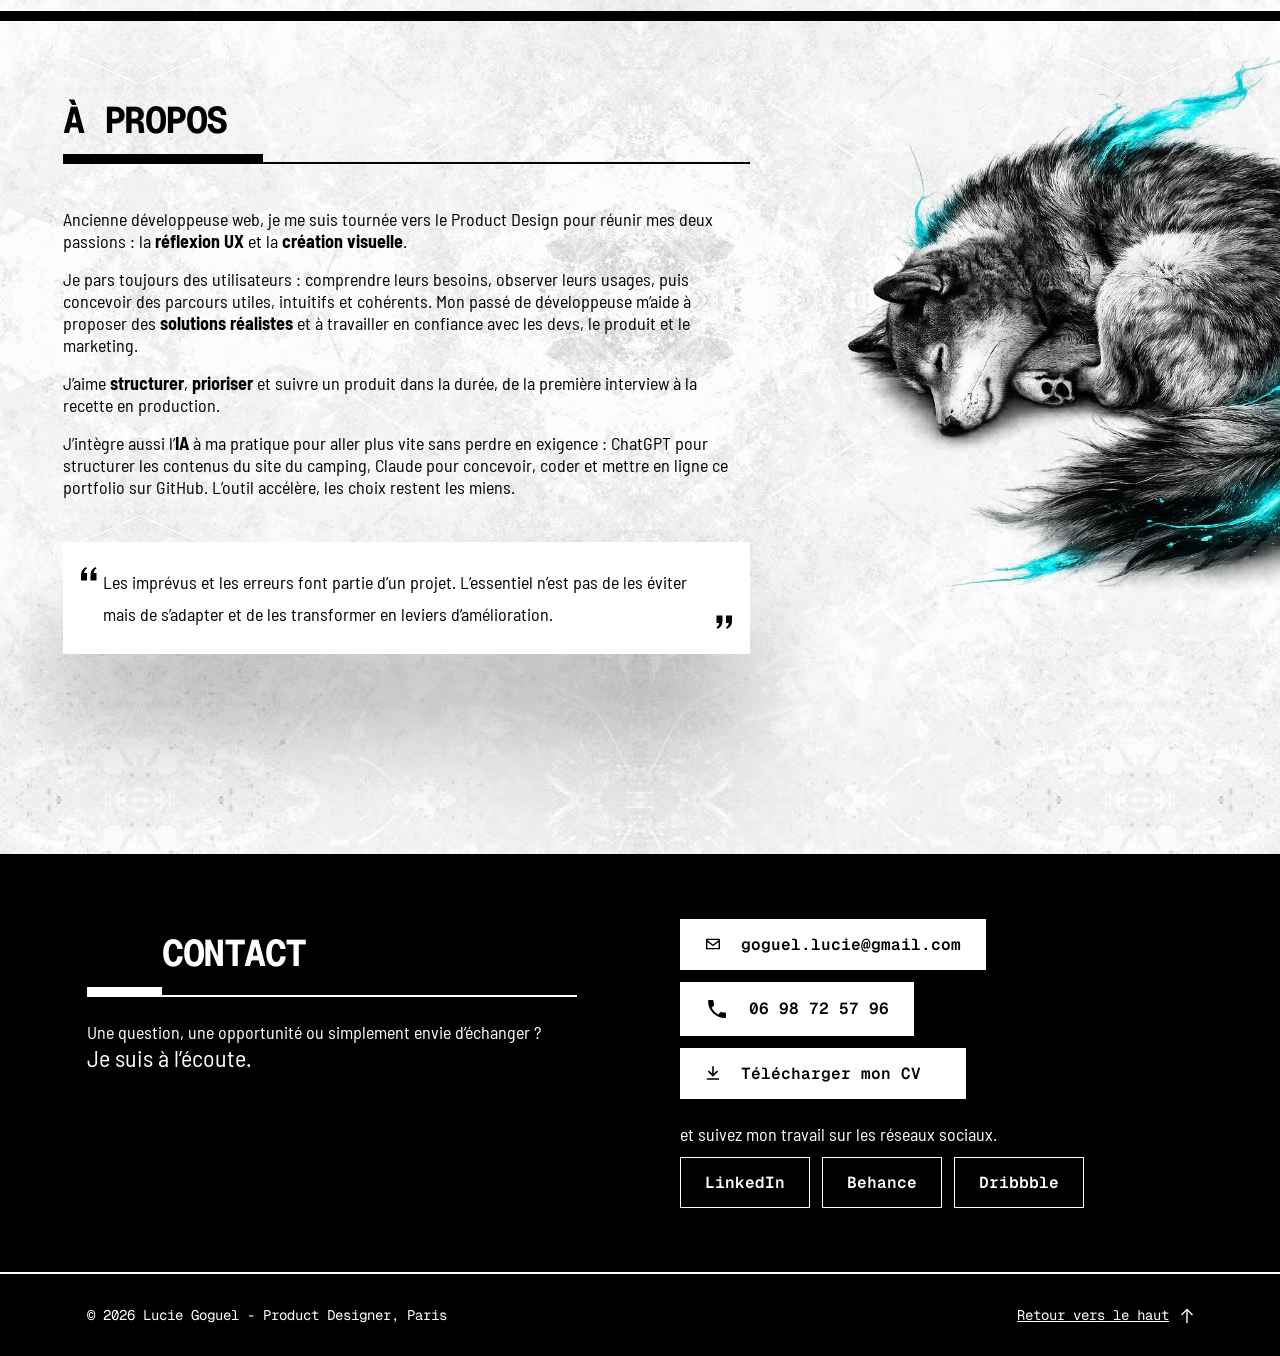
==== commit 6ebbcd6a: "Accueil : statut Paris / Île-de-France Co-Authored-By: Claude Opus 5.5 <noreply@anthropic.com> Claud" ====
--- a/index.html
+++ b/index.html
@@ -50,9 +50,8 @@
         <div class="hero__hiring-rule" aria-hidden="true"></div>
         <p class="status-tag">
           <span class="dot" aria-hidden="true"></span>Disponible
-          <span class="sep" aria-hidden="true">●</span>Paris
+          <span class="sep" aria-hidden="true">●</span>Paris / Île-de-France
           <span class="sep" aria-hidden="true">●</span>CDI
-          <span class="sep" aria-hidden="true">●</span>Présentiel / Hybride
         </p>
       </div>
 
--- a/assets/css/style.css
+++ b/assets/css/style.css
@@ -265,6 +265,7 @@
 }
 
 @media (max-width: 750px) {
+  :root { --pad: 16px; --side: 16px; }
   .card__body { padding: 24px 22px; gap: 32px; }
   .card__titlerow { flex-direction: column; align-items: flex-start; gap: 4px; }
   .card__role .sep { display: none; }
@@ -438,6 +439,7 @@
   .st-kit, .st-supports2 { grid-template-columns: 1fr; }
 }
 @media (max-width: 750px) {
+  .st-wrap { padding: 0 16px; }
   .st { font-size: 18px; }
   .st-bars div { grid-template-columns: 110px minmax(0, 1fr) 72px; gap: 10px; }
   .st-persona { grid-template-columns: 1fr; }
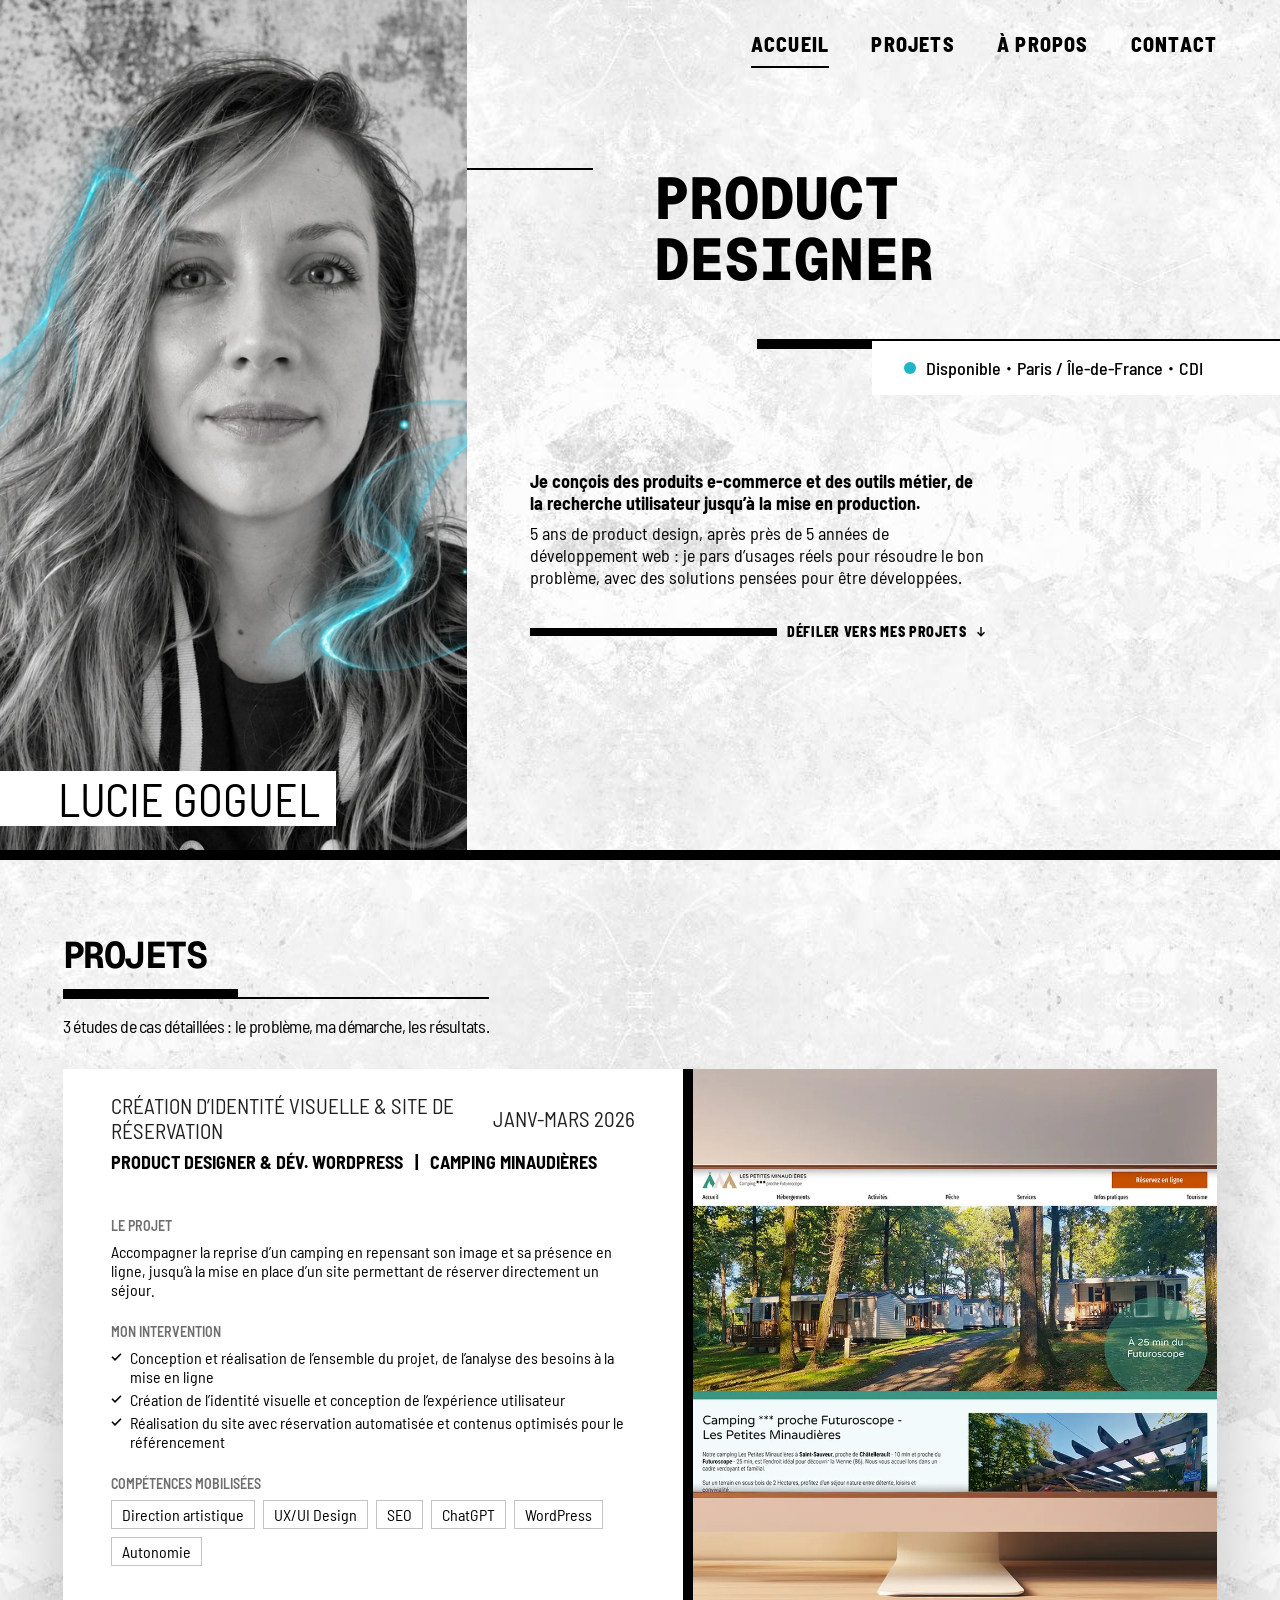
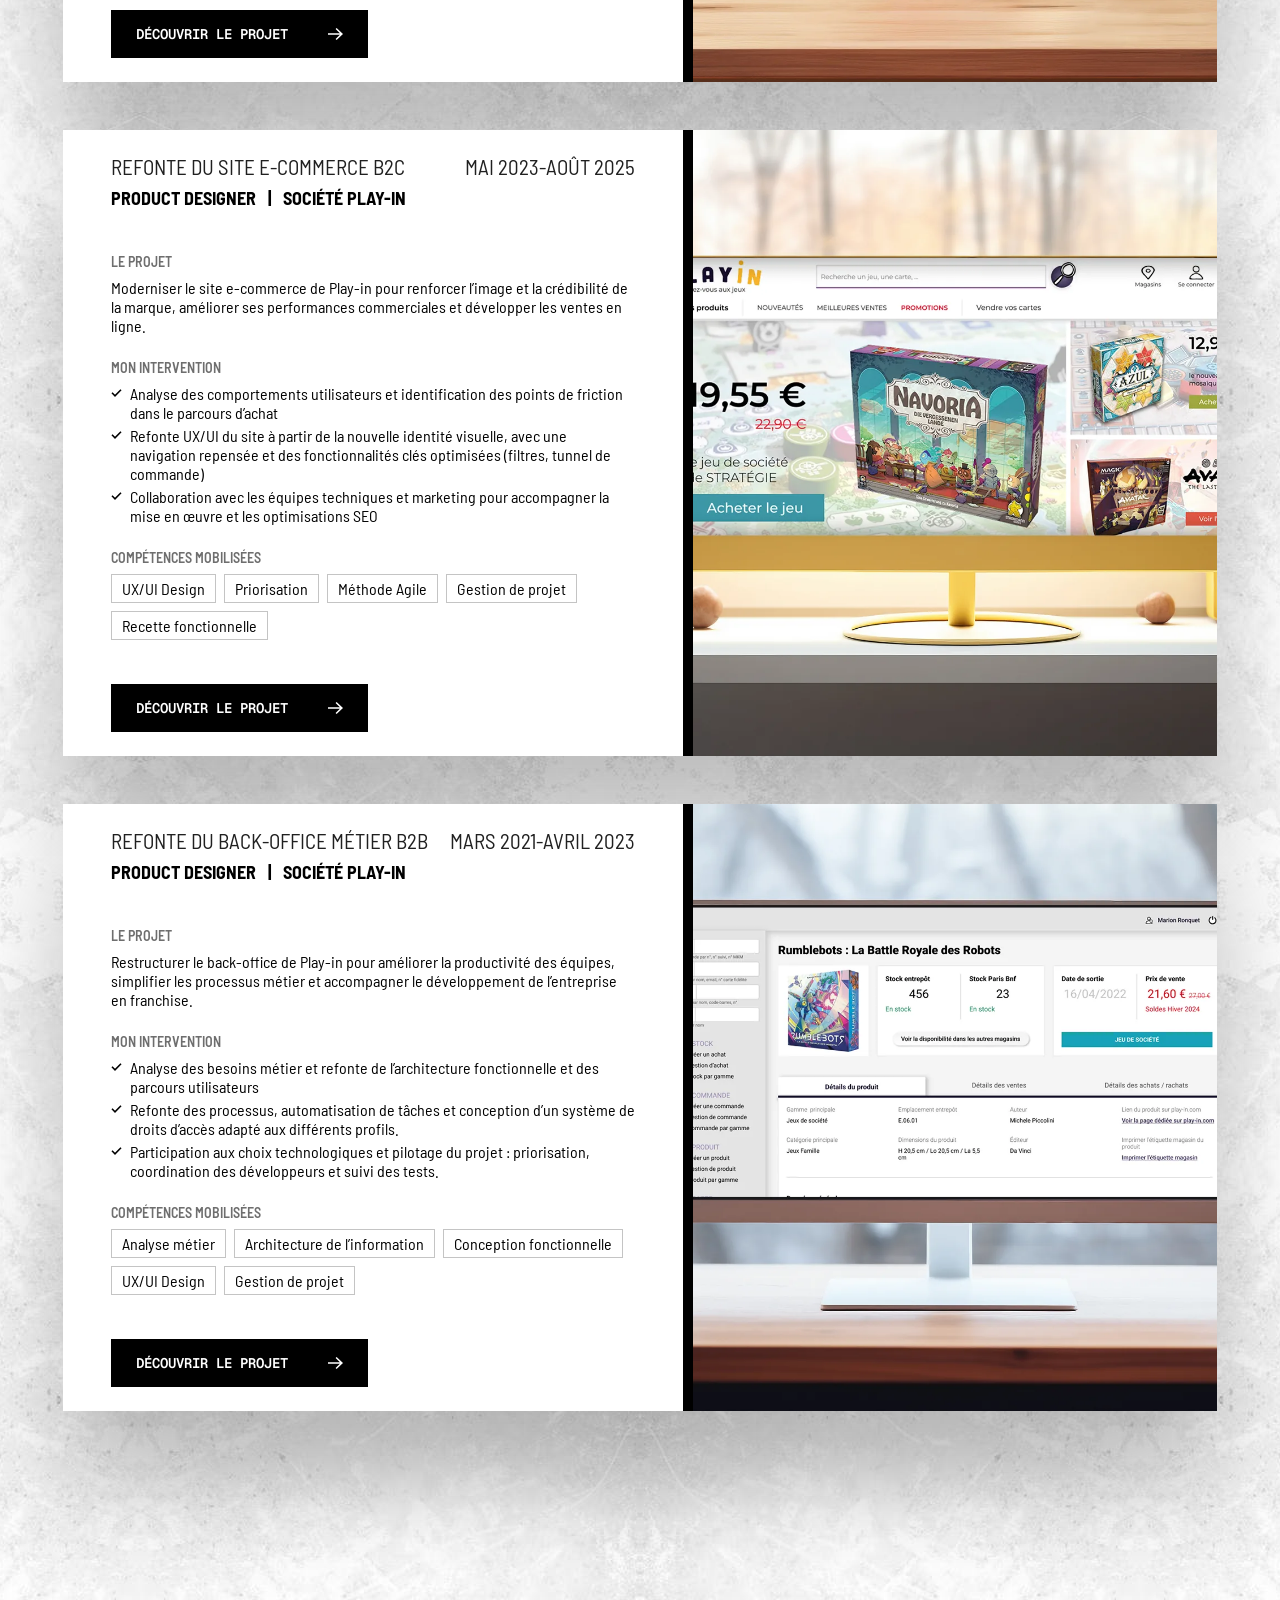
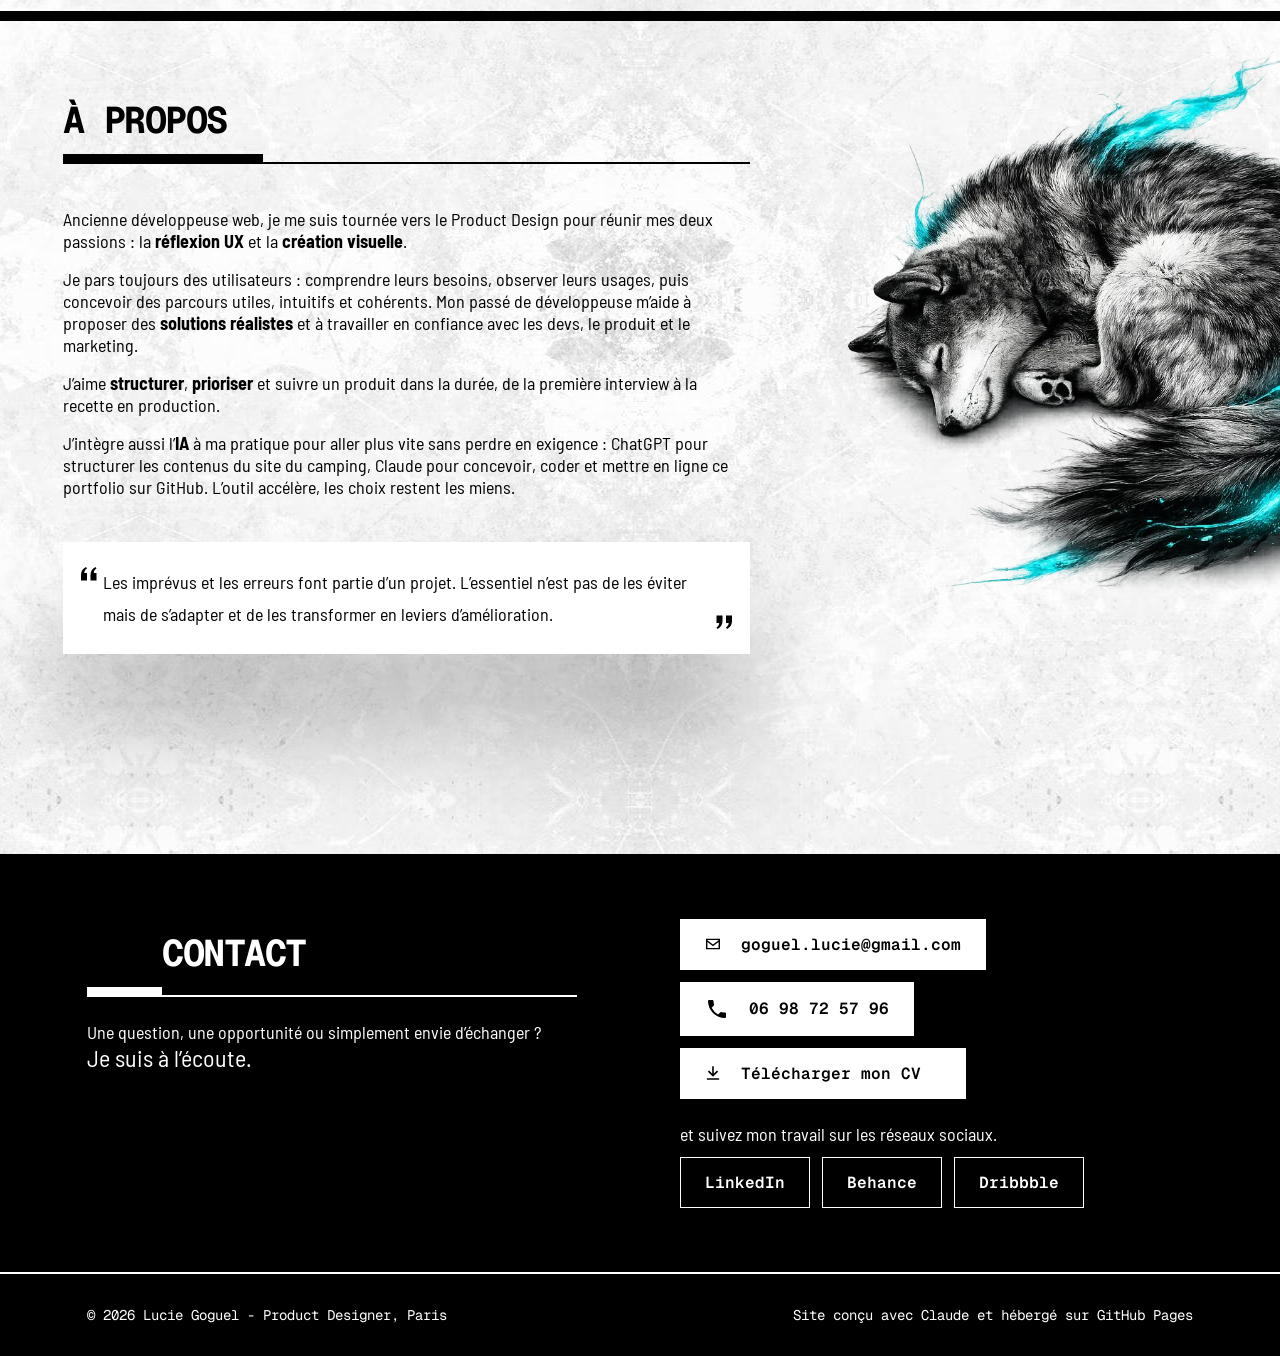
==== commit 5ce758f0: "Pied de page : mention Claude / GitHub Pages et bouton flottant de retour en haut Co-Authored-By: Cl" ====
--- a/index.html
+++ b/index.html
@@ -281,9 +281,7 @@
   <!-- ===================== PARTIE V : FOOTER ===================== -->
   <footer class="footer">
     <p>© 2026 Lucie Goguel - Product Designer, Paris</p>
-    <a href="#accueil">Retour vers le haut
-      <svg aria-hidden="true" width="12" height="15" viewBox="0 0 12 15" fill="currentColor"><path d="M0 6.4 1 7.4l4.3-4.3V15h1.4V3.1L11 7.4l1-1L6 .4z"/></svg>
-    </a>
+    <p class="footer__credit">Site conçu avec Claude et hébergé sur GitHub Pages</p>
   </footer>
   <script>
     // Arrivée avec une ancre (#projets, #contact…) : on se repositionne une fois
@@ -302,5 +300,15 @@
       });
     })();
   </script>
+  <a class="to-top" href="#accueil" aria-label="Retour en haut de la page">
+    <svg aria-hidden="true" width="14" height="18" viewBox="0 0 12 15" fill="currentColor"><path d="M0 6.4 1 7.4l4.3-4.3V15h1.4V3.1L11 7.4l1-1L6 .4z"/></svg>
+  </a>
+  <script>
+    (function () {
+      var b = document.querySelector('.to-top');
+      function upd() { b.classList.toggle('is-visible', window.scrollY > 300); }
+      window.addEventListener('scroll', upd, { passive: true }); upd();
+    })();
+  </script>
 </body>
 </html>
--- a/assets/css/style.css
+++ b/assets/css/style.css
@@ -211,6 +211,22 @@
 .footer { display: flex; align-items: center; gap: 24px; background: var(--black); color: var(--white); border-top: 2px solid var(--white); padding: 32px var(--side); }
 .footer p { flex: 1 1 0; font-family: var(--mono); font-size: 14px; }
 .footer a { display: inline-flex; align-items: center; gap: 12px; font-family: var(--mono); font-size: 14px; }
+.footer .footer__credit { text-align: right; }
+
+/* Bouton flottant « retour en haut » : apparaît dès qu'on a un peu défilé */
+.to-top {
+  position: fixed; right: 24px; bottom: 24px; z-index: 50;
+  width: 48px; height: 48px; display: grid; place-items: center;
+  background: var(--black); color: var(--white); border: 2px solid var(--white);
+  box-shadow: 0 8px 24px rgba(0,0,0,.25);
+  opacity: 0; visibility: hidden; transform: translateY(12px);
+  transition: opacity .2s, transform .2s, visibility .2s;
+}
+.to-top.is-visible { opacity: 1; visibility: visible; transform: none; }
+.to-top:hover { background: var(--cyan); color: var(--black); }
+.to-top:focus-visible { outline: 3px solid var(--cyan); outline-offset: 3px; }
+@media (max-width: 750px) { .to-top { right: 16px; bottom: 16px; width: 44px; height: 44px; } }
+@media (prefers-reduced-motion: reduce) { .to-top { transition: none; } }
 
 /* ==========================================================
    PAGES « BIENTÔT DISPONIBLE »
@@ -259,7 +275,8 @@
   .contact__right { padding-bottom: 80px; }
   .contact .section-title { padding-left: 0; }
 
-  .footer { flex-direction: column; align-items: flex-start; }
+  .footer { flex-direction: column; align-items: flex-start; gap: 8px; padding-bottom: 80px; }
+  .footer .footer__credit { text-align: left; }
   .soon__grid { grid-template-columns: 1fr; }
   .soon__plume { position: static; display: block; width: 70%; margin: 0 0 24px auto; }
 }
@@ -270,6 +287,9 @@
   .card__titlerow { flex-direction: column; align-items: flex-start; gap: 4px; }
   .card__role .sep { display: none; }
   .card__role span { display: block; }
+  .card__date { text-transform: none; font-size: 18px; }
+  .about__left { padding-bottom: 0; }
+  .about__wolf { margin: 0 auto 20px; }
   .hero__name { font-size: 34px; }
   .quote { padding: 40px 24px 44px; }
 }
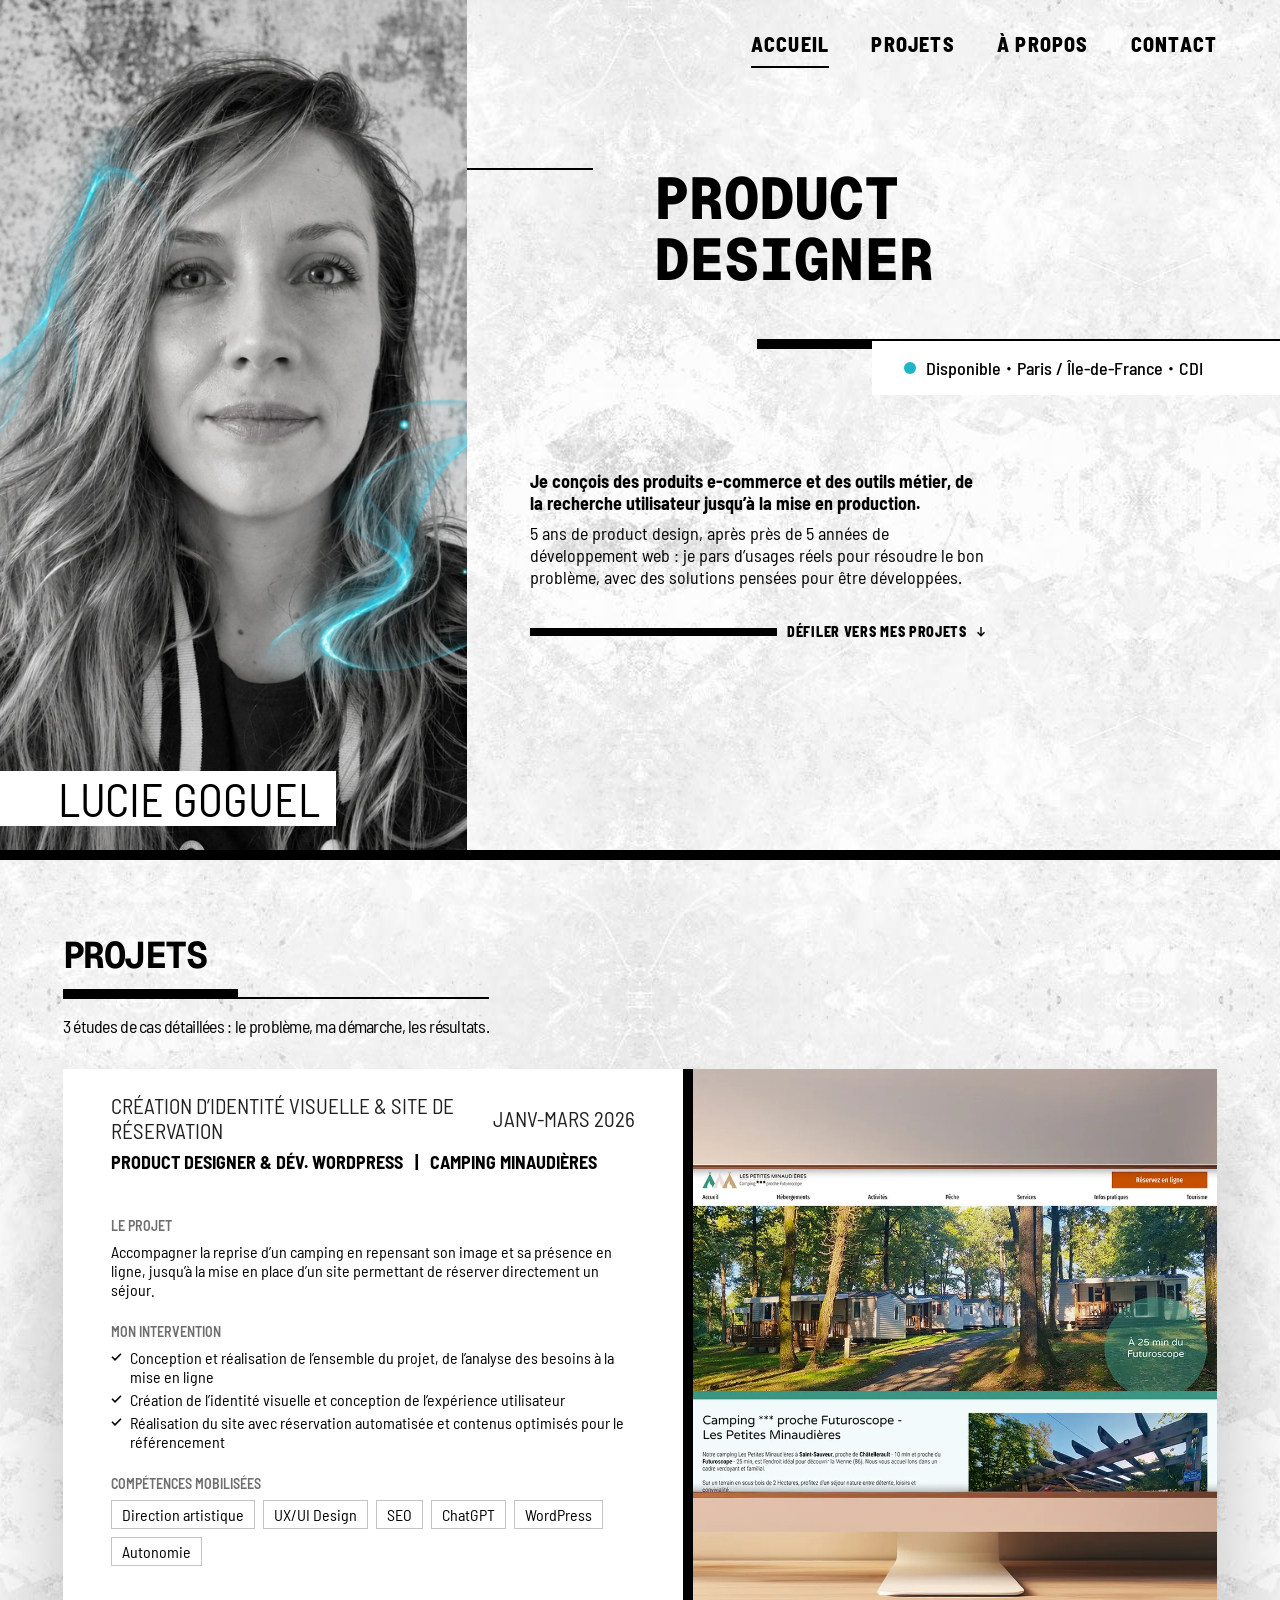
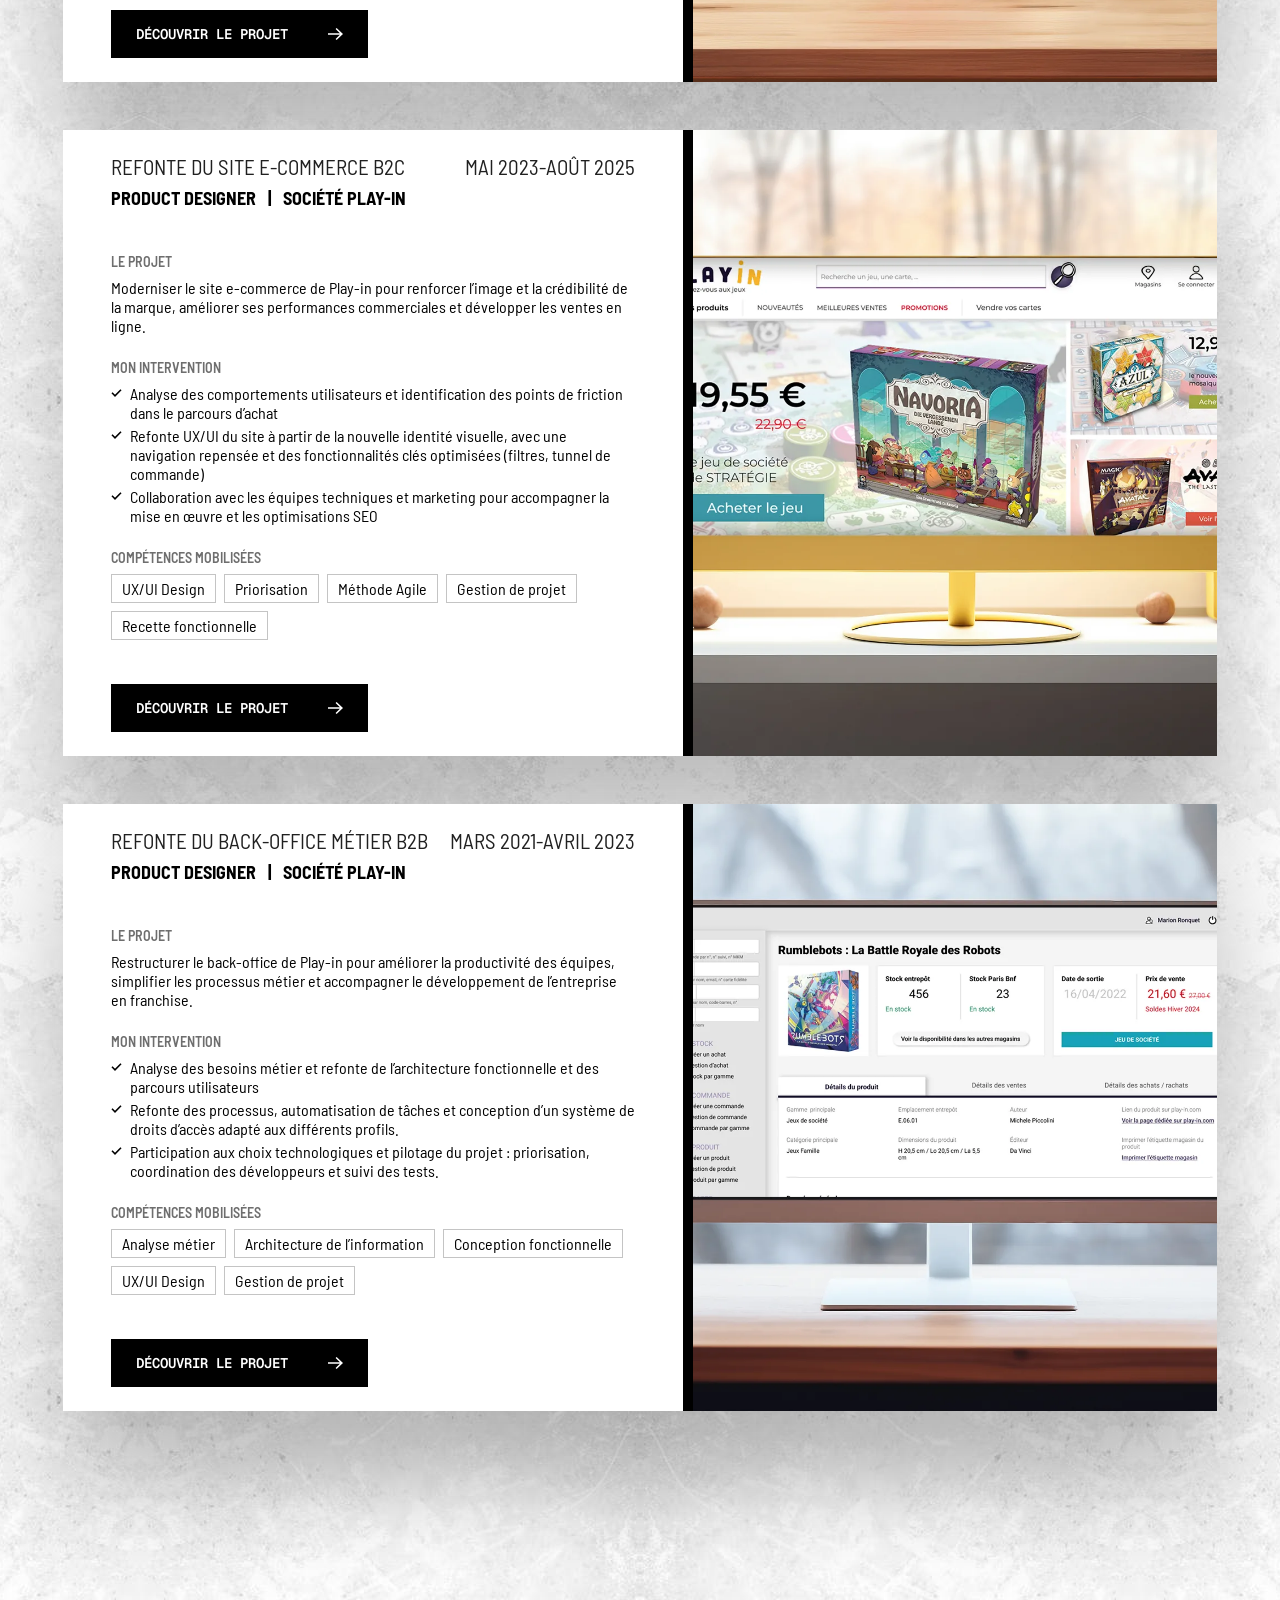
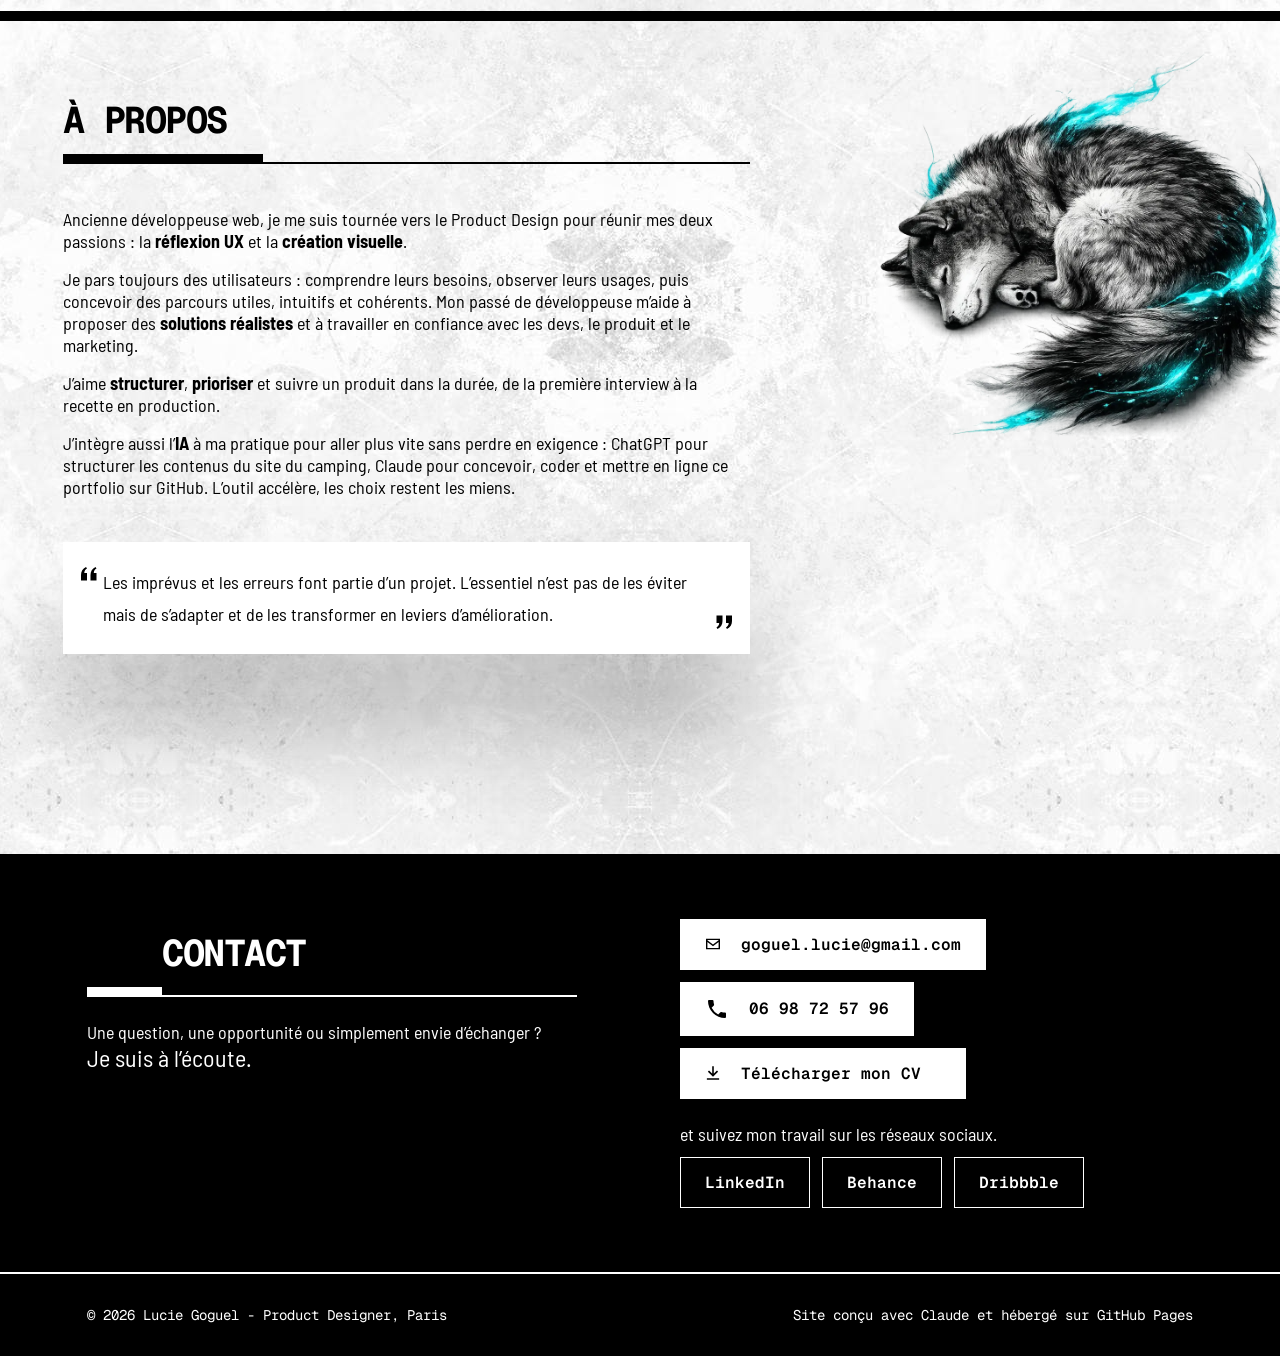
==== commit c5e20b84: "Bouton retour en haut : inversé au-dessus du loup sur desktop Co-Authored-By: Claude Opus 5.5 <norep" ====
--- a/index.html
+++ b/index.html
@@ -306,7 +306,19 @@
   <script>
     (function () {
       var b = document.querySelector('.to-top');
-      function upd() { b.classList.toggle('is-visible', window.scrollY > 300); }
+      var dark = document.querySelectorAll('.contact, .footer, .st-section--black'), wolf = document.querySelector('.about__wolf img');
+      function upd() {
+        b.classList.toggle('is-visible', window.scrollY > 300);
+        var r = b.getBoundingClientRect(), y = r.top + r.height / 2, onDark = false;
+        dark.forEach(function (d) { var q = d.getBoundingClientRect(); if (y >= q.top && y <= q.bottom) onDark = true; });
+        // Desktop : le loup touche le bord droit, juste sous le bouton
+        if (wolf && window.innerWidth >= 1024) {
+          var w = wolf.getBoundingClientRect(), x = r.left + r.width / 2;
+          if (y >= w.top && y <= w.bottom && x >= w.left && x <= w.right) onDark = true;
+        }
+        b.classList.toggle('is-dark', onDark);
+      }
+      window.addEventListener('resize', upd);
       window.addEventListener('scroll', upd, { passive: true }); upd();
     })();
   </script>
--- a/assets/css/style.css
+++ b/assets/css/style.css
@@ -217,13 +217,14 @@
 .to-top {
   position: fixed; right: 24px; bottom: 24px; z-index: 50;
   width: 48px; height: 48px; display: grid; place-items: center;
-  background: var(--black); color: var(--white); border: 2px solid var(--white);
-  box-shadow: 0 8px 24px rgba(0,0,0,.25);
+  background: transparent; color: var(--black); border: 2px solid var(--black);
   opacity: 0; visibility: hidden; transform: translateY(12px);
   transition: opacity .2s, transform .2s, visibility .2s;
 }
 .to-top.is-visible { opacity: 1; visibility: visible; transform: none; }
-.to-top:hover { background: var(--cyan); color: var(--black); }
+.to-top:hover { background: var(--black); color: var(--white); }
+.to-top.is-dark { color: var(--white); border-color: var(--white); }
+.to-top.is-dark:hover { background: var(--white); color: var(--black); }
 .to-top:focus-visible { outline: 3px solid var(--cyan); outline-offset: 3px; }
 @media (max-width: 750px) { .to-top { right: 16px; bottom: 16px; width: 44px; height: 44px; } }
 @media (prefers-reduced-motion: reduce) { .to-top { transition: none; } }
